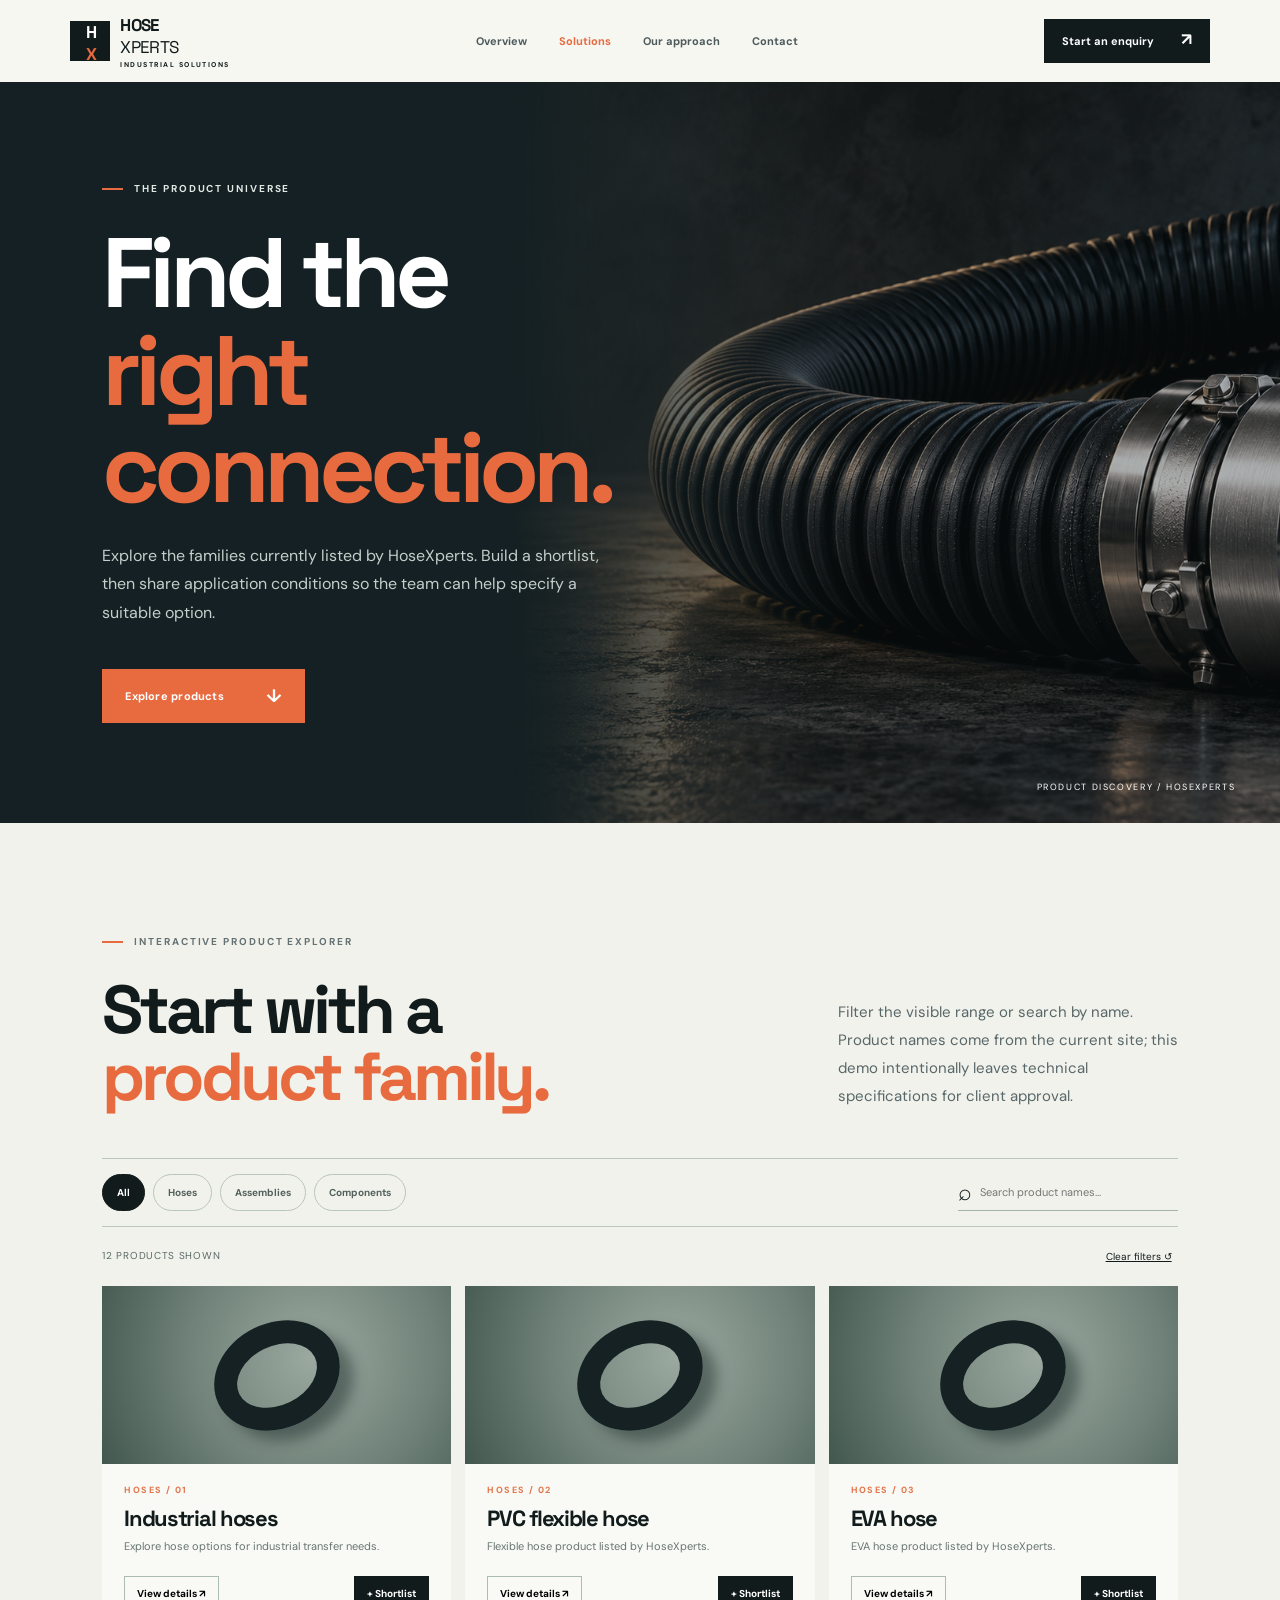
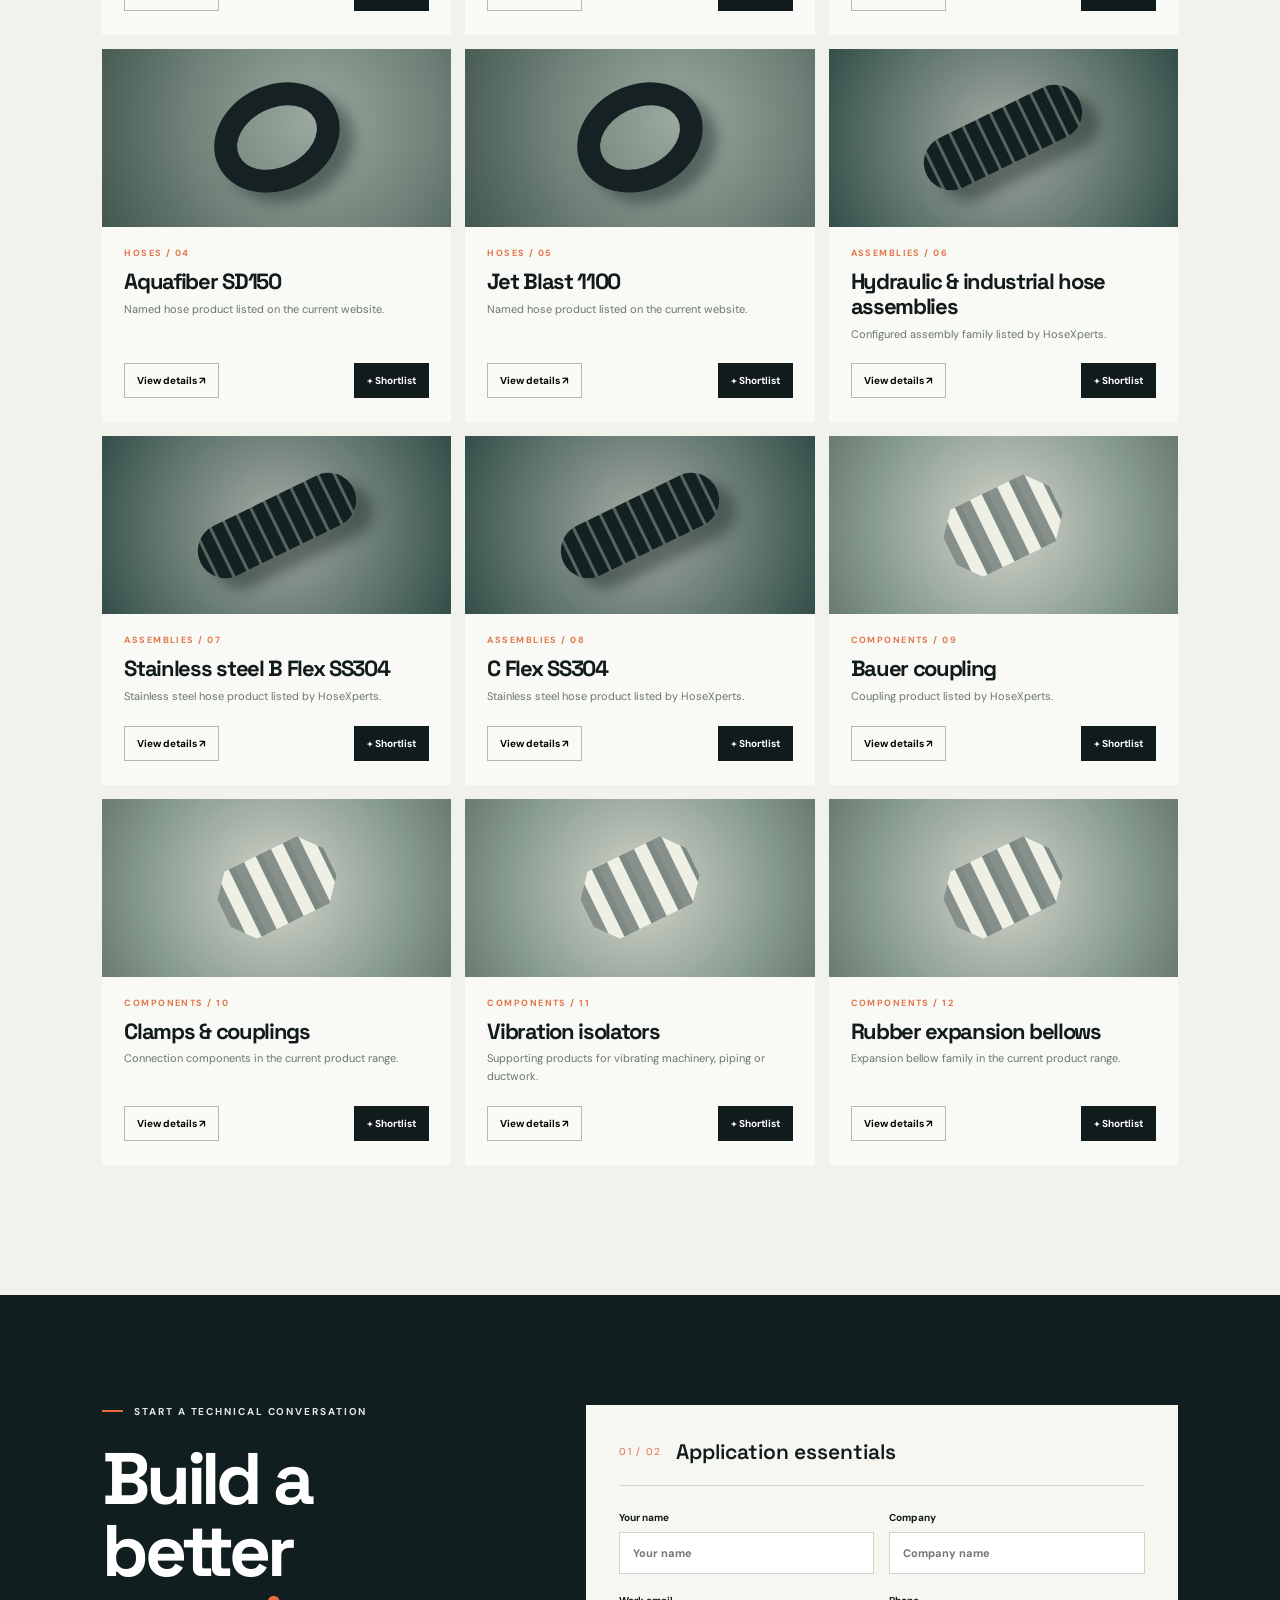
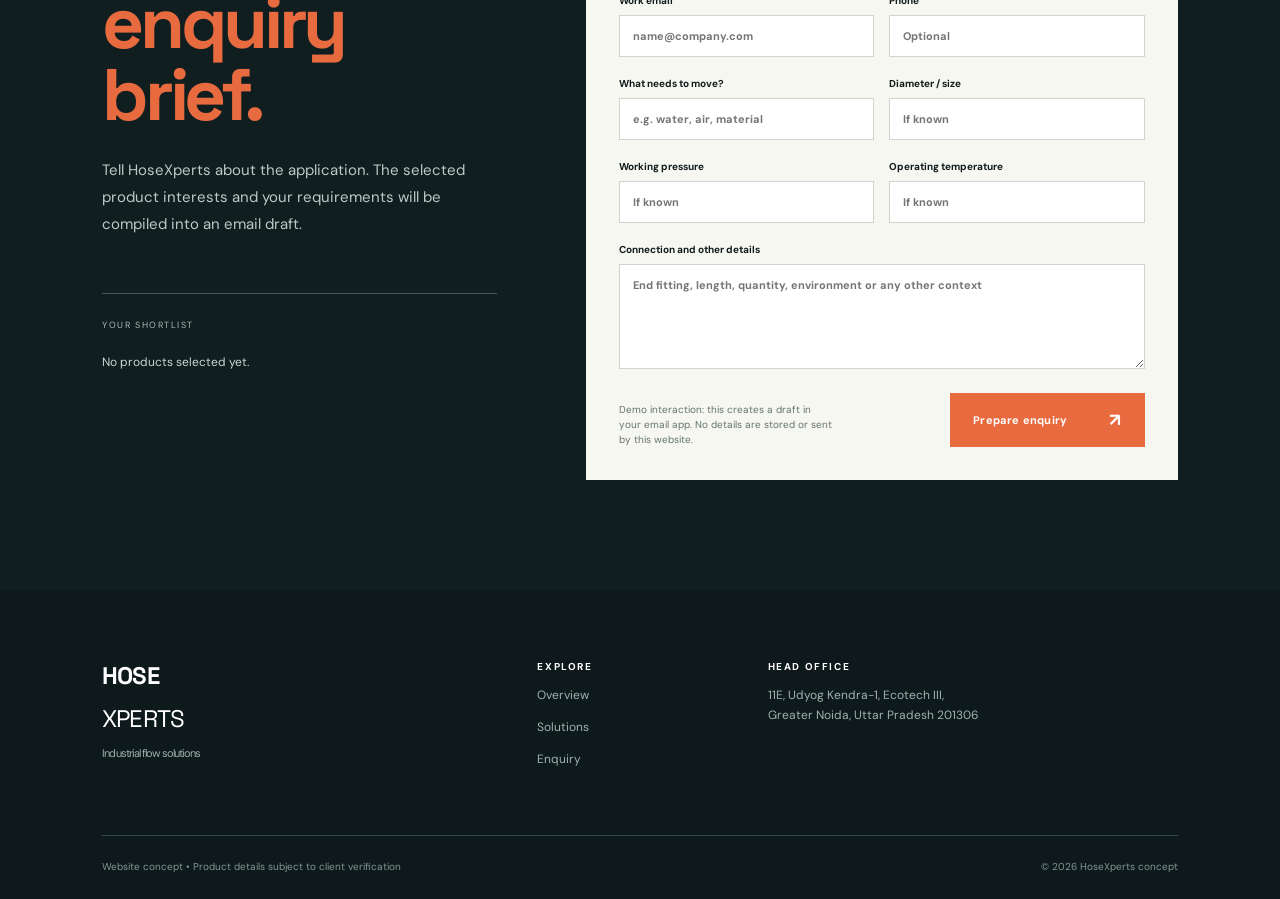
==== solutions.html @ a68c7f53 "Build interactive HoseXperts two-page website concept" ====
<!doctype html><html lang="en"><head><meta charset="utf-8"><meta name="viewport" content="width=device-width,initial-scale=1"><meta name="theme-color" content="#111b1c"><title>Explore solutions — HoseXperts</title><meta name="description" content="Explore HoseXperts product families and prepare a detailed industrial hose enquiry."><link rel="preconnect" href="https://fonts.googleapis.com"><link rel="preconnect" href="https://fonts.gstatic.com" crossorigin><link href="https://fonts.googleapis.com/css2?family=DM+Sans:wght@400;500;600;700&family=Space+Grotesk:wght@400;500;600;700&display=swap" rel="stylesheet"><link rel="stylesheet" href="styles.css"></head><body data-page="solutions"><div class="progress" id="progress"></div><header class="header"><a class="logo" href="index.html" aria-label="HoseXperts home"><span class="logo-icon">H<span>X</span></span><span>HOSE<span class="logo-light">XPERTS</span><small>INDUSTRIAL SOLUTIONS</small></span></a><nav id="nav"><a href="index.html">Overview</a><a href="solutions.html" aria-current="page">Solutions</a><a href="index.html#approach">Our approach</a><a href="#enquiry">Contact</a></nav><a class="header-cta" href="#enquiry">Start an enquiry <span>↗</span></a><button class="nav-toggle" aria-label="Toggle navigation" aria-expanded="false">☰</button></header><main><section class="solutions-hero"><div class="solutions-hero-inner"><div class="kicker light"><span class="orange-dash"></span> THE PRODUCT UNIVERSE</div><h1>Find the<br><i>right connection.</i></h1><p>Explore the families currently listed by HoseXperts. Build a shortlist, then share application conditions so the team can help specify a suitable option.</p><a class="btn btn-accent" href="#finder">Explore products <span>↓</span></a></div><div class="solutions-hero-img" aria-hidden="true"></div><div class="solutions-hero-meta">PRODUCT DISCOVERY / HOSEXPERTS</div></section><section class="finder section" id="finder"><div class="finder-head"><div><div class="kicker"><span class="orange-dash"></span> INTERACTIVE PRODUCT EXPLORER</div><h2>Start with a<br><i>product family.</i></h2></div><p>Filter the visible range or search by name. Product names come from the current site; this demo intentionally leaves technical specifications for client approval.</p></div><div class="filter-toolbar"><div class="chips" id="categoryChips" aria-label="Filter products"></div><label class="searchbox"><span>⌕</span><input id="productSearch" type="search" placeholder="Search product names..." aria-label="Search products"></label></div><div class="result-line"><span id="resultCount">Loading range...</span><button id="clearFilters" type="button">Clear filters ↺</button></div><div class="product-grid" id="productGrid"></div><div class="no-results" id="noResults" hidden>No products match this search. <button type="button" id="resetSearch">Show all products ↗</button></div></section><section class="enquiry-section" id="enquiry"><div class="enquiry-intro"><div class="kicker light"><span class="orange-dash"></span> START A TECHNICAL CONVERSATION</div><h2>Build a better<br><i>enquiry brief.</i></h2><p>Tell HoseXperts about the application. The selected product interests and your requirements will be compiled into an email draft.</p><div class="shortlist-wrap"><span>YOUR SHORTLIST</span><div id="shortlistItems">No products selected yet.</div></div></div><form id="briefForm" class="brief-form"><div class="form-top"><span>01 / 02</span><strong>Application essentials</strong></div><div class="form-grid"><label>Your name <input name="name" autocomplete="name" required placeholder="Your name"></label><label>Company <input name="company" autocomplete="organization" required placeholder="Company name"></label><label>Work email <input type="email" name="email" autocomplete="email" required placeholder="name@company.com"></label><label>Phone <input type="tel" name="phone" placeholder="Optional"></label><label>What needs to move? <input name="medium" placeholder="e.g. water, air, material"></label><label>Diameter / size <input name="diameter" placeholder="If known"></label><label>Working pressure <input name="pressure" placeholder="If known"></label><label>Operating temperature <input name="temperature" placeholder="If known"></label><label class="span-2">Connection and other details <textarea name="details" placeholder="End fitting, length, quantity, environment or any other context"></textarea></label></div><div class="form-bottom"><p>Demo interaction: this creates a draft in your email app. No details are stored or sent by this website.</p><button class="btn btn-accent" type="submit">Prepare enquiry <span>↗</span></button></div></form></section></main><footer><div class="footer-main"><div class="footer-brand">HOSE<span>XPERTS</span><small>Industrial flow solutions</small></div><div><b>Explore</b><a href="index.html">Overview</a><a href="solutions.html">Solutions</a><a href="#enquiry">Enquiry</a></div><div><b>Head office</b><p>11E, Udyog Kendra-1, Ecotech III,<br>Greater Noida, Uttar Pradesh 201306</p></div></div><div class="footer-bottom"><span>Website concept • Product details subject to client verification</span><span>© 2026 HoseXperts concept</span></div></footer><dialog id="productDialog"><button class="dialog-close" aria-label="Close product details">×</button><div id="dialogContent"></div></dialog><script src="app.js"></script></body></html>
---- styles.css ----
:root{--ink:#111b1c;--ink2:#1d2b2d;--paper:#f2f2ec;--white:#fff;--muted:#667073;--line:#d1d5ce;--accent:#e86b40;--accent2:#f09468}*{box-sizing:border-box}html{scroll-behavior:smooth}body{margin:0;background:var(--paper);color:var(--ink);font-family:'DM Sans',sans-serif}body.dialog-open{overflow:hidden}button,input,textarea{font:inherit}button{cursor:pointer}a{color:inherit;text-decoration:none}h1,h2,h3,p{margin-top:0}h1,h2,h3{font-family:'Space Grotesk',sans-serif;letter-spacing:-.06em}h1,h2{line-height:.99}i{font-style:normal;color:var(--accent)}.progress{height:3px;background:var(--accent);width:0;position:fixed;top:0;left:0;z-index:100}.header{height:82px;background:#f7f7f2;display:flex;align-items:center;justify-content:space-between;padding:0 5.5vw;position:relative;z-index:20}.logo{display:flex;align-items:center;gap:10px;font:700 17px 'Space Grotesk';letter-spacing:-.04em}.logo>span:last-child{display:flex;flex-direction:column}.logo-light{font-weight:400}.logo small{font:700 7px 'DM Sans';letter-spacing:.21em;margin-top:2px}.logo-icon{width:40px;height:40px;background:var(--ink);color:white;display:grid;place-items:center;letter-spacing:-.16em}.logo-icon span{color:var(--accent)}.header nav{display:flex;gap:32px;align-items:center}.header nav a{font-size:11px;font-weight:700;color:#4c5a5c;transition:color .2s}.header nav a:hover,.header nav a[aria-current]{color:var(--accent)}.header-cta{font-size:11px;font-weight:700;background:var(--ink);color:white;padding:15px 18px;display:flex;gap:27px}.header-cta span{font-size:17px;line-height:10px}.nav-toggle{display:none;background:transparent;border:0;font-size:23px}.hero{min-height:650px;height:calc(100vh - 82px);max-height:860px;position:relative;overflow:hidden;background:#141d1d;color:white}.hero-media{position:absolute;inset:0;background:url('industrial-hose-hero.png') center 56%/cover no-repeat;transform:scale(1.07);animation:heroReveal 1.7s cubic-bezier(.2,.7,.1,1) both}.hero-shade{position:absolute;inset:0;background:linear-gradient(90deg,rgba(12,19,20,.9) 0%,rgba(12,19,20,.66) 43%,rgba(12,19,20,.07) 83%),linear-gradient(0deg,rgba(9,15,16,.58),transparent 28%)}.hero-content{position:relative;z-index:1;padding:clamp(95px,13vh,145px) 8vw 0;max-width:840px;animation:rise 1s .2s both}.kicker{display:flex;align-items:center;gap:11px;font-size:10px;letter-spacing:.19em;font-weight:700;color:#637173}.kicker.light{color:#e2e8e3}.orange-dash{width:21px;height:2px;background:var(--accent);flex:none}.hero h1{font-size:clamp(72px,8.2vw,136px);margin:27px 0 24px}.hero-content p{font-size:17px;line-height:1.8;color:#d1d8d4;max-width:470px}.hero-actions{display:flex;align-items:center;gap:28px;margin-top:34px}.btn{display:inline-flex;align-items:center;justify-content:space-between;gap:42px;padding:20px 23px;border:0;font:700 11px 'DM Sans';letter-spacing:.02em;transition:transform .25s,background .25s}.btn:hover{transform:translateY(-3px)}.btn span,.btn-ghost span,.inline-link span{font-size:18px;line-height:10px}.btn-accent{background:var(--accent);color:white}.btn-accent:hover{background:#f47b4d}.btn-dark{background:var(--ink);color:white}.btn-ghost{font-size:11px;font-weight:700;border-bottom:1px solid #b9c5c2;padding-bottom:9px;display:flex;gap:25px}.hero-side{position:absolute;right:3vw;top:50%;z-index:1;writing-mode:vertical-rl;font-size:9px;letter-spacing:.2em}.hero-side span{color:var(--accent)}.hero-bottom{position:absolute;z-index:1;bottom:0;left:0;right:0;padding:24px 5.5vw;border-top:1px solid #ffffff40;display:flex;justify-content:space-between;align-items:center;font-size:9px;font-weight:700;letter-spacing:.13em}.hero-bottom a{display:flex;gap:20px}.hero-bottom a span{font-size:16px}.hero-count{display:flex;align-items:center;gap:8px;color:#cdd8d4}.hero-count b{font-size:18px;color:white}.hero-count small{margin-left:22px;letter-spacing:.1em}.quick-rail{display:grid;grid-template-columns:repeat(3,1fr);background:var(--accent);color:white}.quick-rail>div{padding:27px 4vw;border-right:1px solid #ffffff50;display:flex;flex-direction:column;gap:15px}.quick-rail>div:first-child{padding-left:8vw}.quick-rail span{font-size:9px;letter-spacing:.17em;font-weight:700;opacity:.8}.quick-rail a{display:flex;justify-content:space-between;font:600 17px 'Space Grotesk'}.quick-rail b{font-weight:400}.section{padding:112px 8vw}.story{display:grid;grid-template-columns:1.4fr .65fr;gap:9vw;align-items:end}.story h2,.section-heading h2,.finder h2,.closing h2{font-size:clamp(47px,5.3vw,83px);margin:28px 0 0}.story-side{padding-bottom:3px}.story-side p,.section-heading p,.finder-head p{font-size:15px;line-height:1.85;color:#586769}.inline-link{display:inline-flex;gap:30px;align-items:center;font-size:11px;font-weight:700;padding-bottom:10px;border-bottom:1px solid #889796;margin-top:16px}.experience{background:#e5e8e2}.section-heading,.finder-head{display:flex;align-items:end;justify-content:space-between;gap:50px;margin-bottom:48px}.section-heading p,.finder-head p{max-width:340px;margin:0}.experience-grid{display:grid;grid-template-columns:.76fr 1.24fr;min-height:500px}.selector{border-top:1px solid #bdc7be}.select-row{height:33.33%;width:100%;border:0;border-bottom:1px solid #bdc7be;background:transparent;color:var(--ink);display:grid;grid-template-columns:55px 1fr 25px;gap:10px;text-align:left;align-items:center;padding:20px 24px;transition:background .3s}.select-row span{font-size:10px;color:#80908d}.select-row strong{font:600 clamp(19px,2.25vw,34px) 'Space Grotesk';letter-spacing:-.05em}.select-row b{font-weight:400;font-size:22px}.select-row:hover,.select-row.active{background:#f7f8f2}.select-row.active b{color:var(--accent)}.feature-panel{display:grid;grid-template-columns:1fr 1fr;background:var(--ink);color:white;min-height:500px}.feature-art{background:radial-gradient(circle at 50% 40%,#64706a,#374743 60%,#233230);position:relative;overflow:hidden}.art-label{position:absolute;top:25px;left:25px;right:25px;display:flex;justify-content:space-between;font-size:9px;letter-spacing:.17em;color:#d5dfd9}.art-object{position:absolute;top:50%;left:50%;transform:translate(-50%,-50%);transition:all .45s}.art-hose{width:245px;height:245px;border:54px solid #101b1d;border-radius:50%;box-shadow:20px 30px 28px #101b1d80,inset 10px 8px 8px #6b7770,0 0 0 3px #68756c}.art-assembly{width:310px;height:95px;border-radius:80px;background:repeating-linear-gradient(90deg,#101a1b 0 11px,#425250 12px 14px,#0c1718 16px 21px);transform:translate(-50%,-50%) rotate(-25deg);box-shadow:20px 32px 30px #101b1d90}.art-connections{width:190px;height:165px;background:repeating-linear-gradient(90deg,#838d88 0 18px,#e0e5dc 19px 39px,#66736e 40px 47px);clip-path:polygon(14% 0,86% 0,100% 25%,100% 75%,86% 100%,14% 100%,0 75%,0 25%);transform:translate(-50%,-50%) rotate(-18deg);filter:drop-shadow(15px 25px 12px #101b1d80)}.feature-copy{padding:58px 36px;display:flex;flex-direction:column;align-items:start;justify-content:center}.feature-category{color:var(--accent2);font-size:10px;letter-spacing:.17em;font-weight:700}.feature-copy h3{font-size:clamp(30px,3vw,48px);line-height:1.05;margin:20px 0}.feature-copy p{color:#b6c5c1;font-size:13px;line-height:1.8}.feature-copy .inline-link{margin-top:20px}.dark-callout{background:#101b1d;color:white}.callout-top{border-bottom:1px solid #435153;padding:20px 8vw;display:flex;justify-content:space-between;font-size:9px;letter-spacing:.2em;color:#b1c0bb}.callout-top span{color:var(--accent);font-size:16px}.callout-grid{display:grid;grid-template-columns:1fr .65fr;gap:9vw;align-items:end;padding:100px 8vw}.callout-grid h2{font-size:clamp(52px,6.5vw,100px);margin:30px 0 0}.callout-grid p{font-size:16px;line-height:1.8;color:#bfcbc7}.callout-grid .btn{margin-top:25px}.proof{display:grid;grid-template-columns:repeat(3,1fr);gap:35px}.proof-item{border-top:1px solid #bfc9c1;padding-top:20px}.proof-item span{display:block;font-size:9px;color:#667672;letter-spacing:.18em;font-weight:700}.proof-item strong{display:block;font:500 clamp(52px,6vw,90px) 'Space Grotesk';letter-spacing:-.07em;margin:17px 0}.proof-item p{color:#5d6d6a;font-size:12px;line-height:1.7;max-width:230px}.closing{text-align:center;background:#e5e8e2}.closing .kicker{justify-content:center}.closing h2{margin:24px auto 35px}.closing .btn{margin:auto}footer{background:#0e191b;color:white;padding:70px 8vw 26px}.footer-main{display:grid;grid-template-columns:2fr 1fr 2fr;gap:25px}.footer-main>div{display:flex;flex-direction:column;align-items:start;gap:12px}.footer-brand{font:700 24px 'Space Grotesk';letter-spacing:-.04em}.footer-brand span{font-weight:400}.footer-brand small{font:400 11px 'DM Sans';color:#9eafab}.footer-main b{font-size:10px;text-transform:uppercase;letter-spacing:.16em}.footer-main a,.footer-main p{color:#a2b2ae;font-size:12px;line-height:1.7}.footer-bottom{margin-top:65px;padding-top:24px;border-top:1px solid #394849;display:flex;justify-content:space-between;font-size:10px;color:#869794}.solutions-hero{background:#142023;color:white;min-height:590px;position:relative;overflow:hidden;display:flex;align-items:center}.solutions-hero-img{position:absolute;inset:0 0 0 40%;background:url('industrial-hose-hero.png') center/cover no-repeat;mask-image:linear-gradient(90deg,transparent,black 45%);opacity:.68}.solutions-hero-inner{position:relative;z-index:1;padding:100px 8vw;width:70%}.solutions-hero h1{font-size:clamp(65px,7.7vw,122px);margin:30px 0 24px}.solutions-hero p{max-width:510px;color:#c2cfca;line-height:1.8}.solutions-hero .btn{margin-top:25px}.solutions-hero-meta{position:absolute;right:3.5vw;bottom:30px;font-size:9px;letter-spacing:.18em;z-index:1}.finder{padding-bottom:130px}.filter-toolbar{display:flex;justify-content:space-between;gap:18px;align-items:center;border-top:1px solid #bbc6bd;border-bottom:1px solid #bbc6bd;padding:15px 0}.chips{display:flex;flex-wrap:wrap;gap:8px}.chip{padding:11px 14px;border:1px solid #b9c6bc;background:transparent;border-radius:30px;font-size:10px;font-weight:700;color:#53615e}.chip:hover,.chip.active{background:var(--ink);color:white;border-color:var(--ink)}.searchbox{display:flex;align-items:center;gap:8px;border-bottom:1px solid #a5b4aa;min-width:220px}.searchbox span{font-size:23px}.searchbox input{background:transparent;border:0;outline:none;padding:11px 0;width:100%;font-size:11px}.result-line{display:flex;justify-content:space-between;margin:22px 0;font-size:10px;color:#5a6965;letter-spacing:.07em}.result-line button,.no-results button{background:none;border:0;text-decoration:underline;font-size:10px;color:var(--ink)}.product-grid{display:grid;grid-template-columns:repeat(3,1fr);gap:14px}.product-card{background:#f9faf5;min-height:335px;display:flex;flex-direction:column;position:relative;overflow:hidden;transition:transform .25s,box-shadow .25s}.product-card:hover{transform:translateY(-5px);box-shadow:0 22px 35px #172d2521}.product-card .card-visual{height:178px;background:radial-gradient(circle at 60% 40%,#9ba9a0,#6f8178 53%,#42574e);display:grid;place-items:center;position:relative;overflow:hidden}.product-card .card-visual[data-family="Assemblies"]{background:radial-gradient(circle,#a6aaa4,#5a716a 65%,#344d48)}.product-card .card-visual[data-family="Components"]{background:radial-gradient(circle,#d3d4c9,#8a9d93 65%,#697b71)}.mini-object{width:130px;height:105px;border:23px solid #152122;border-radius:50%;transform:rotate(-26deg);box-shadow:8px 15px 14px #15212272}.card-visual[data-family="Assemblies"] .mini-object{width:170px;height:55px;border:0;border-radius:40px;background:repeating-linear-gradient(90deg,#142122 0 7px,#576560 8px 10px,#142122 11px 15px);box-shadow:10px 17px 13px #16242070}.card-visual[data-family="Components"] .mini-object{width:118px;height:75px;border:0;border-radius:0;background:repeating-linear-gradient(90deg,#87908a 0 10px,#eef0e6 11px 23px,#7c8882 24px 30px);clip-path:polygon(16% 0,84% 0,100% 30%,100% 70%,84% 100%,16% 100%,0 70%,0 30%);box-shadow:none}.product-card .card-content{padding:20px 22px 24px;display:flex;flex-direction:column;flex:1}.card-category{font-size:9px;letter-spacing:.16em;color:#e2754a;font-weight:700}.product-card h3{font-size:22px;line-height:1.13;margin:10px 0 7px}.product-card p{color:#687571;font-size:11px;line-height:1.6;margin-bottom:20px}.card-actions{margin-top:auto;display:flex;gap:8px;align-items:center}.card-actions button{font-size:10px;font-weight:700;padding:10px 12px;border:1px solid #acbcb1;background:transparent}.card-actions button:hover{border-color:var(--ink)}.card-actions .shortlist-button{background:var(--ink);color:white;border-color:var(--ink);margin-left:auto}.card-actions .shortlist-button.added{background:var(--accent);border-color:var(--accent)}.no-results{padding:50px;text-align:center}.enquiry-section{background:#111e20;color:white;padding:110px 8vw;display:grid;grid-template-columns:.8fr 1.2fr;gap:7vw}.enquiry-intro h2{font-size:clamp(52px,5.7vw,88px);margin:25px 0}.enquiry-intro>p{color:#bccac5;line-height:1.8;font-size:15px}.shortlist-wrap{border-top:1px solid #455856;margin-top:55px;padding-top:18px}.shortlist-wrap>span{font-size:9px;letter-spacing:.17em;color:#a8bbb5}.shortlist-wrap>div{font-size:12px;color:#c9d6d1;margin-top:17px;line-height:2}.shortlist-tag{display:inline-flex;align-items:center;gap:7px;background:#2c4140;padding:4px 8px;margin:0 5px 6px 0}.shortlist-tag button{border:0;background:transparent;color:#ffb59a}.brief-form{background:#f6f7f1;color:var(--ink);padding:33px}.form-top{display:flex;gap:15px;border-bottom:1px solid #d1d9cf;padding-bottom:20px;margin-bottom:25px;align-items:center}.form-top span{font-size:10px;color:var(--accent);letter-spacing:.13em}.form-top strong{font:600 21px 'Space Grotesk'}.form-grid{display:grid;grid-template-columns:1fr 1fr;gap:20px 15px}.form-grid label{font-size:10px;font-weight:700}.form-grid input,.form-grid textarea{display:block;width:100%;background:white;border:1px solid #cdd6cc;margin-top:8px;padding:13px;font-size:11px;color:var(--ink);outline-color:var(--accent)}.form-grid textarea{min-height:105px;resize:vertical}.span-2{grid-column:1/-1}.form-bottom{display:flex;align-items:end;justify-content:space-between;gap:22px;margin-top:24px}.form-bottom p{font-size:10px;color:#64736e;line-height:1.5;margin:0;max-width:215px}.form-bottom .btn{flex:none}dialog{border:0;padding:0;max-width:650px;width:calc(100% - 30px);background:#f6f7f1;color:var(--ink);box-shadow:0 30px 80px #0008}dialog::backdrop{background:#071112bb;backdrop-filter:blur(5px)}.dialog-close{position:absolute;right:18px;top:15px;font-size:28px;background:transparent;border:0}.dialog-visual{height:210px;background:radial-gradient(circle,#8b9b92,#334940);display:grid;place-items:center}.dialog-body{padding:30px 35px 40px}.dialog-body>span{font-size:10px;color:var(--accent);font-weight:700;letter-spacing:.15em}.dialog-body h2{font-size:42px;margin:12px 0}.dialog-body p,.dialog-body li{font-size:13px;color:#5a6b65;line-height:1.7}.dialog-body ul{padding-left:18px}.dialog-body .btn{margin-top:15px}.reveal{opacity:0;transform:translateY(28px);transition:opacity .7s,transform .7s}.reveal.visible{opacity:1;transform:none}@keyframes heroReveal{from{opacity:.4;transform:scale(1.14)}to{opacity:1;transform:scale(1.07)}}@keyframes rise{from{opacity:0;transform:translateY(25px)}to{opacity:1;transform:none}}@media(prefers-reduced-motion:reduce){*,*::before,*::after{animation-duration:.01ms!important;transition-duration:.01ms!important;scroll-behavior:auto!important}.reveal{opacity:1;transform:none}}@media(max-width:950px){.header nav,.header-cta{display:none}.nav-toggle{display:block}.header.nav-open nav{display:flex;position:absolute;top:82px;left:0;right:0;background:#f7f7f2;flex-direction:column;align-items:start;padding:25px 6vw;gap:25px;box-shadow:0 20px 30px #0002}.story,.callout-grid,.enquiry-section{grid-template-columns:1fr}.story-side{max-width:600px}.experience-grid{grid-template-columns:1fr}.selector{display:flex;overflow-x:auto}.select-row{min-width:235px;height:105px;grid-template-columns:30px 1fr 20px}.feature-panel{min-height:380px}.feature-art{min-height:380px}.section-heading,.finder-head{align-items:start;flex-direction:column;gap:20px}.product-grid{grid-template-columns:repeat(2,1fr)}.filter-toolbar{align-items:start;flex-direction:column}.quick-rail a{font-size:14px}}@media(max-width:650px){.header{height:70px;padding:0 5vw}.header.nav-open nav{top:70px}.hero{height:auto;min-height:740px;max-height:none}.hero-media{background-position:67% center}.hero-shade{background:linear-gradient(90deg,#0c1314dc,#0c13148a),linear-gradient(0deg,#0c1314,transparent 50%)}.hero-content{padding:125px 6vw 130px}.hero h1{font-size:clamp(62px,15vw,86px)}.hero-content p{font-size:14px}.hero-actions{align-items:start;flex-direction:column}.hero-bottom{padding:21px 6vw}.hero-count small{display:none}.hero-side{display:none}.quick-rail{grid-template-columns:1fr}.quick-rail>div,.quick-rail>div:first-child{padding:22px 6vw}.quick-rail>div:not(:last-child){border-bottom:1px solid #ffffff55}.section{padding:78px 6vw}.story h2,.section-heading h2,.finder h2,.closing h2{font-size:48px}.feature-panel{grid-template-columns:1fr}.feature-art{min-height:290px}.feature-copy{padding:35px}.select-row{min-width:195px;padding:15px}.select-row strong{font-size:18px}.callout-grid{padding:78px 6vw}.callout-top{padding:20px 6vw}.proof{grid-template-columns:1fr}.footer-main{grid-template-columns:1fr;gap:40px}.footer-bottom{display:block;line-height:1.7}.solutions-hero{min-height:640px}.solutions-hero-inner{width:100%;padding:100px 6vw}.solutions-hero h1{font-size:62px}.solutions-hero-img{inset:0;opacity:.28;mask-image:none}.product-grid{grid-template-columns:1fr}.enquiry-section{padding:80px 6vw}.form-grid{grid-template-columns:1fr}.span-2{grid-column:auto}.form-bottom{align-items:start;flex-direction:column}}
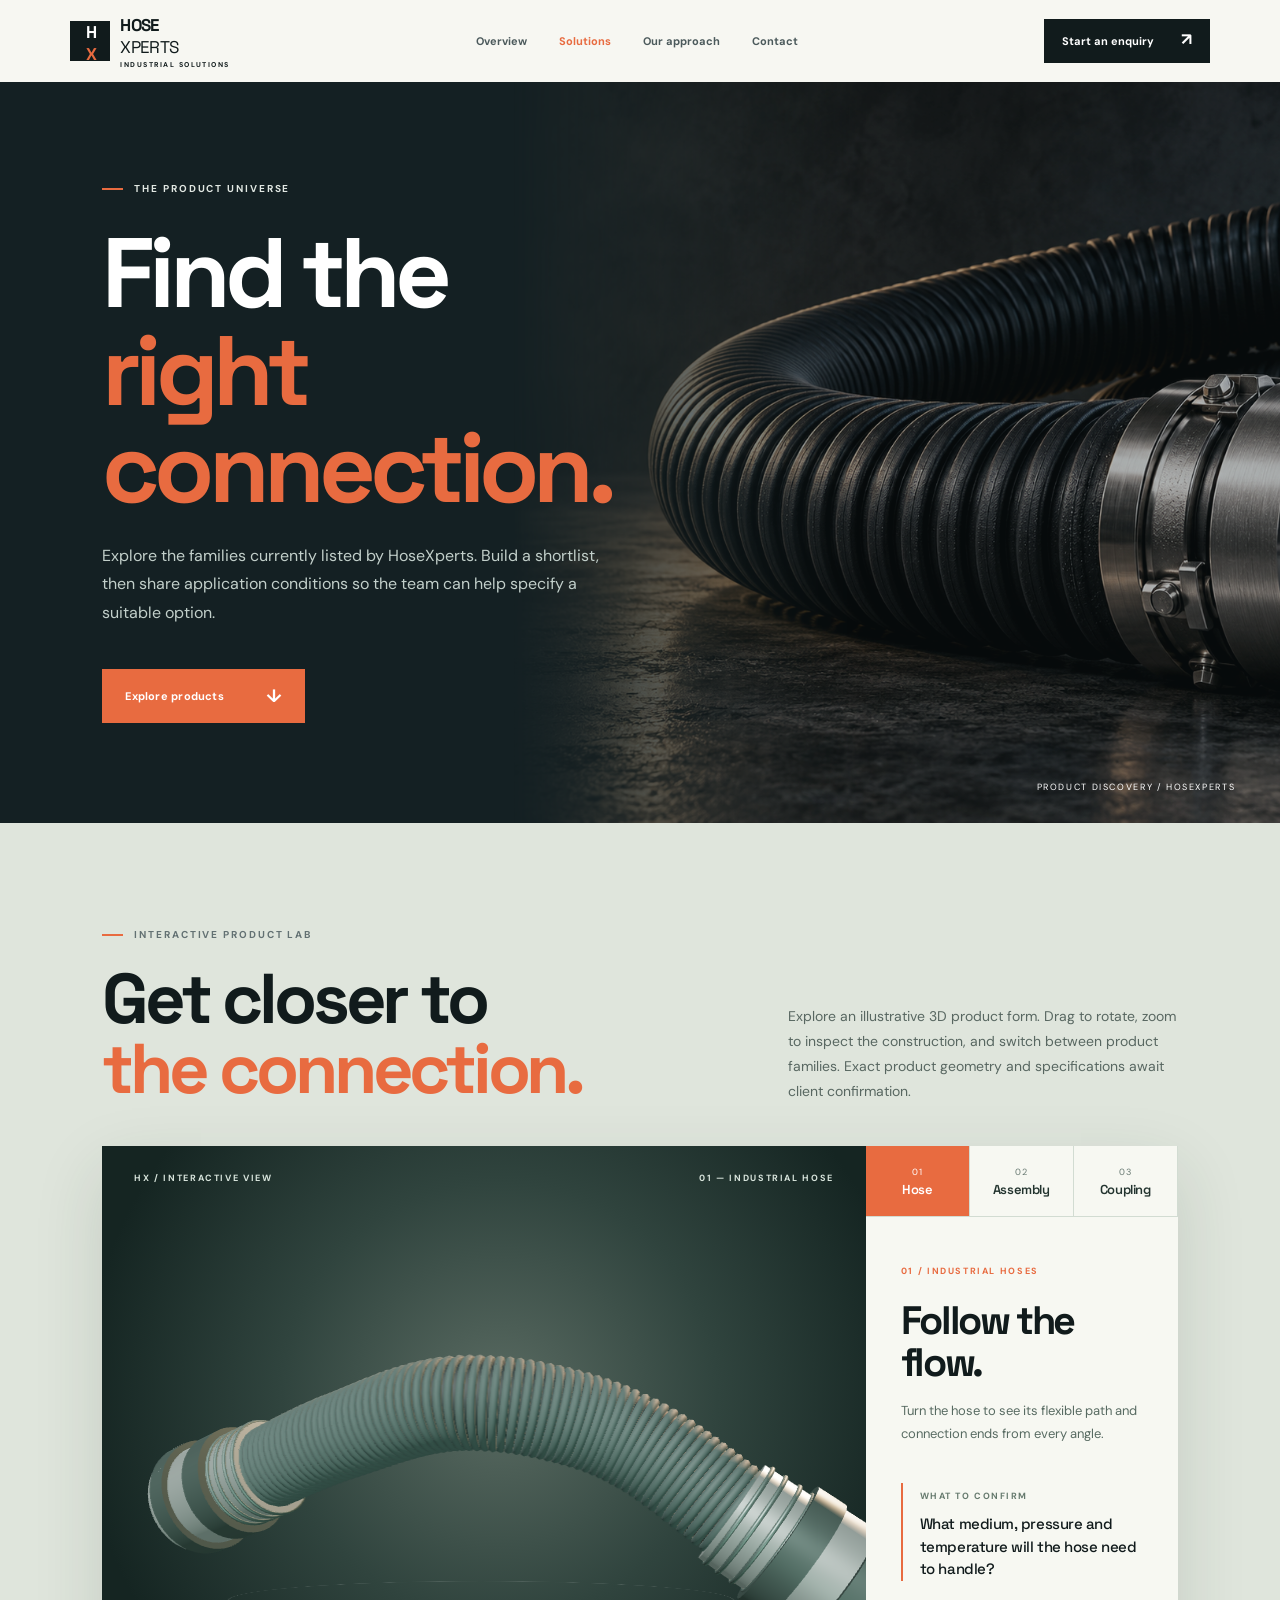
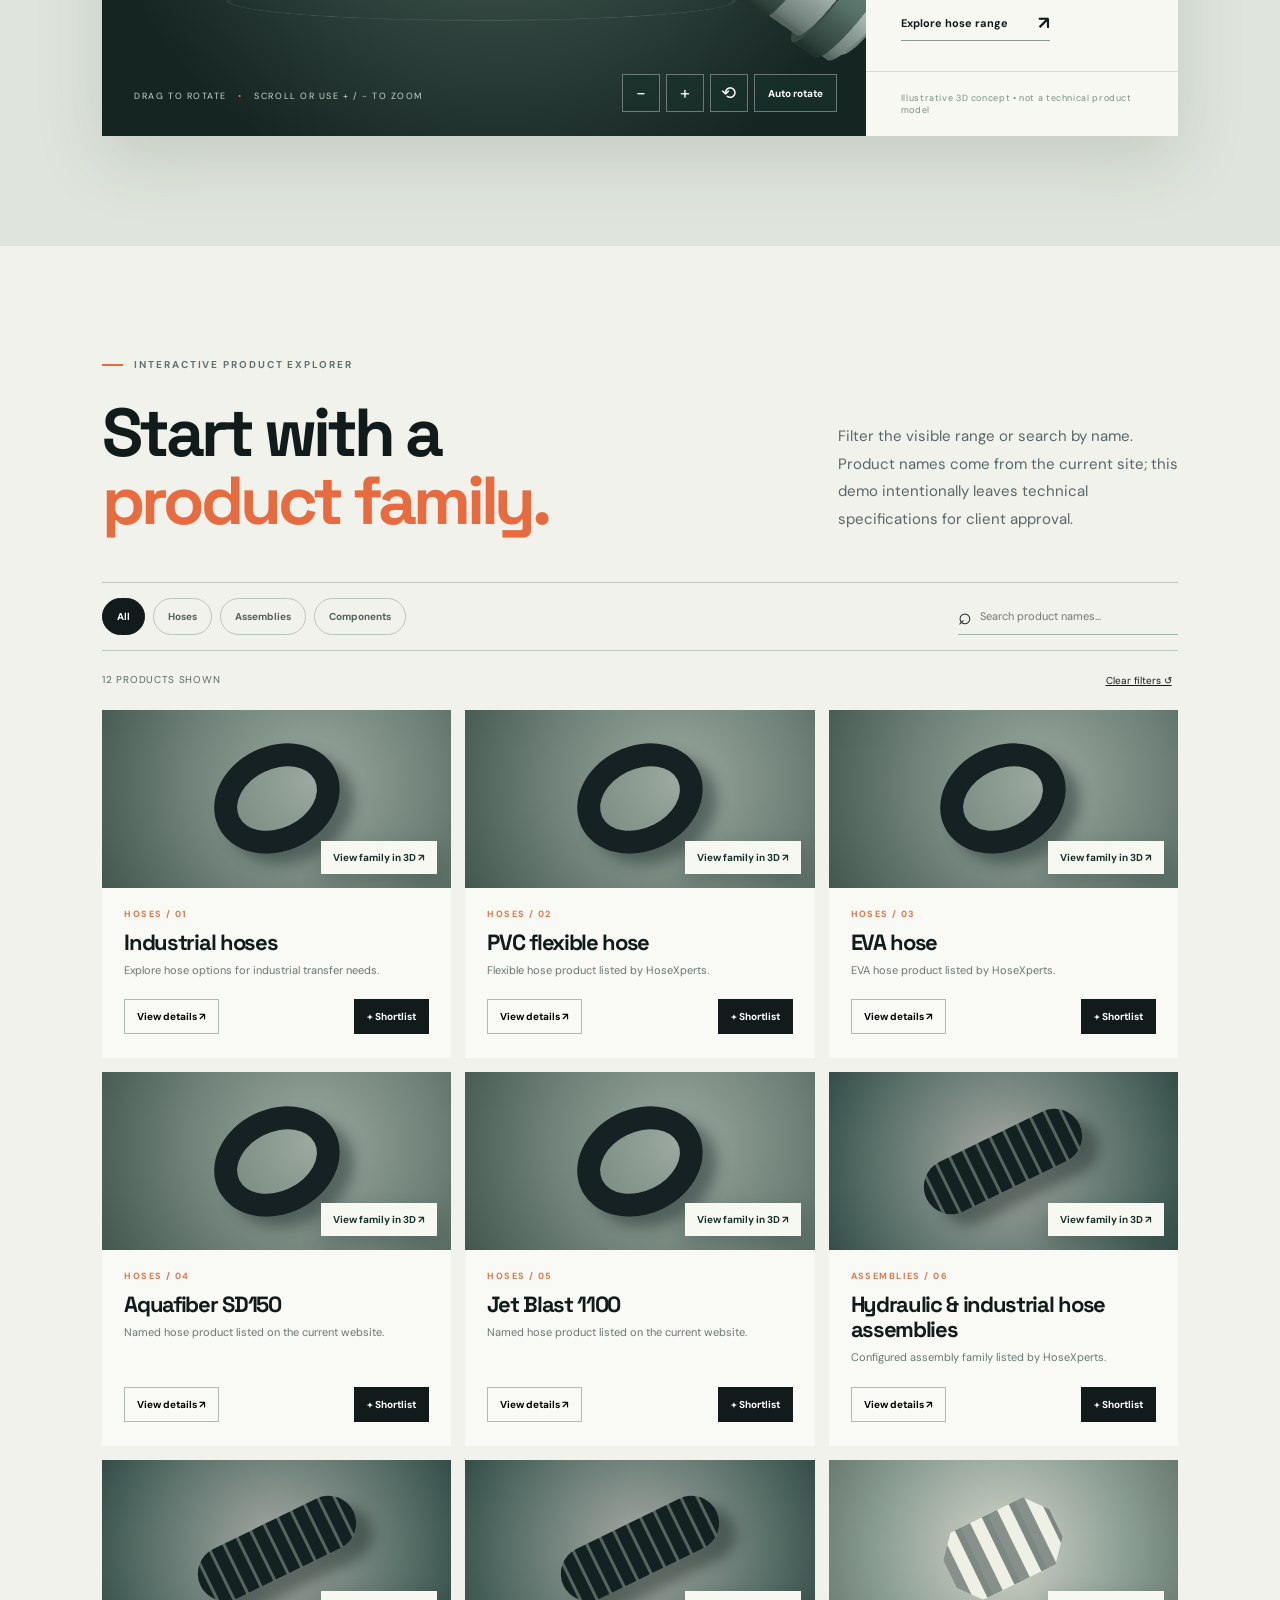
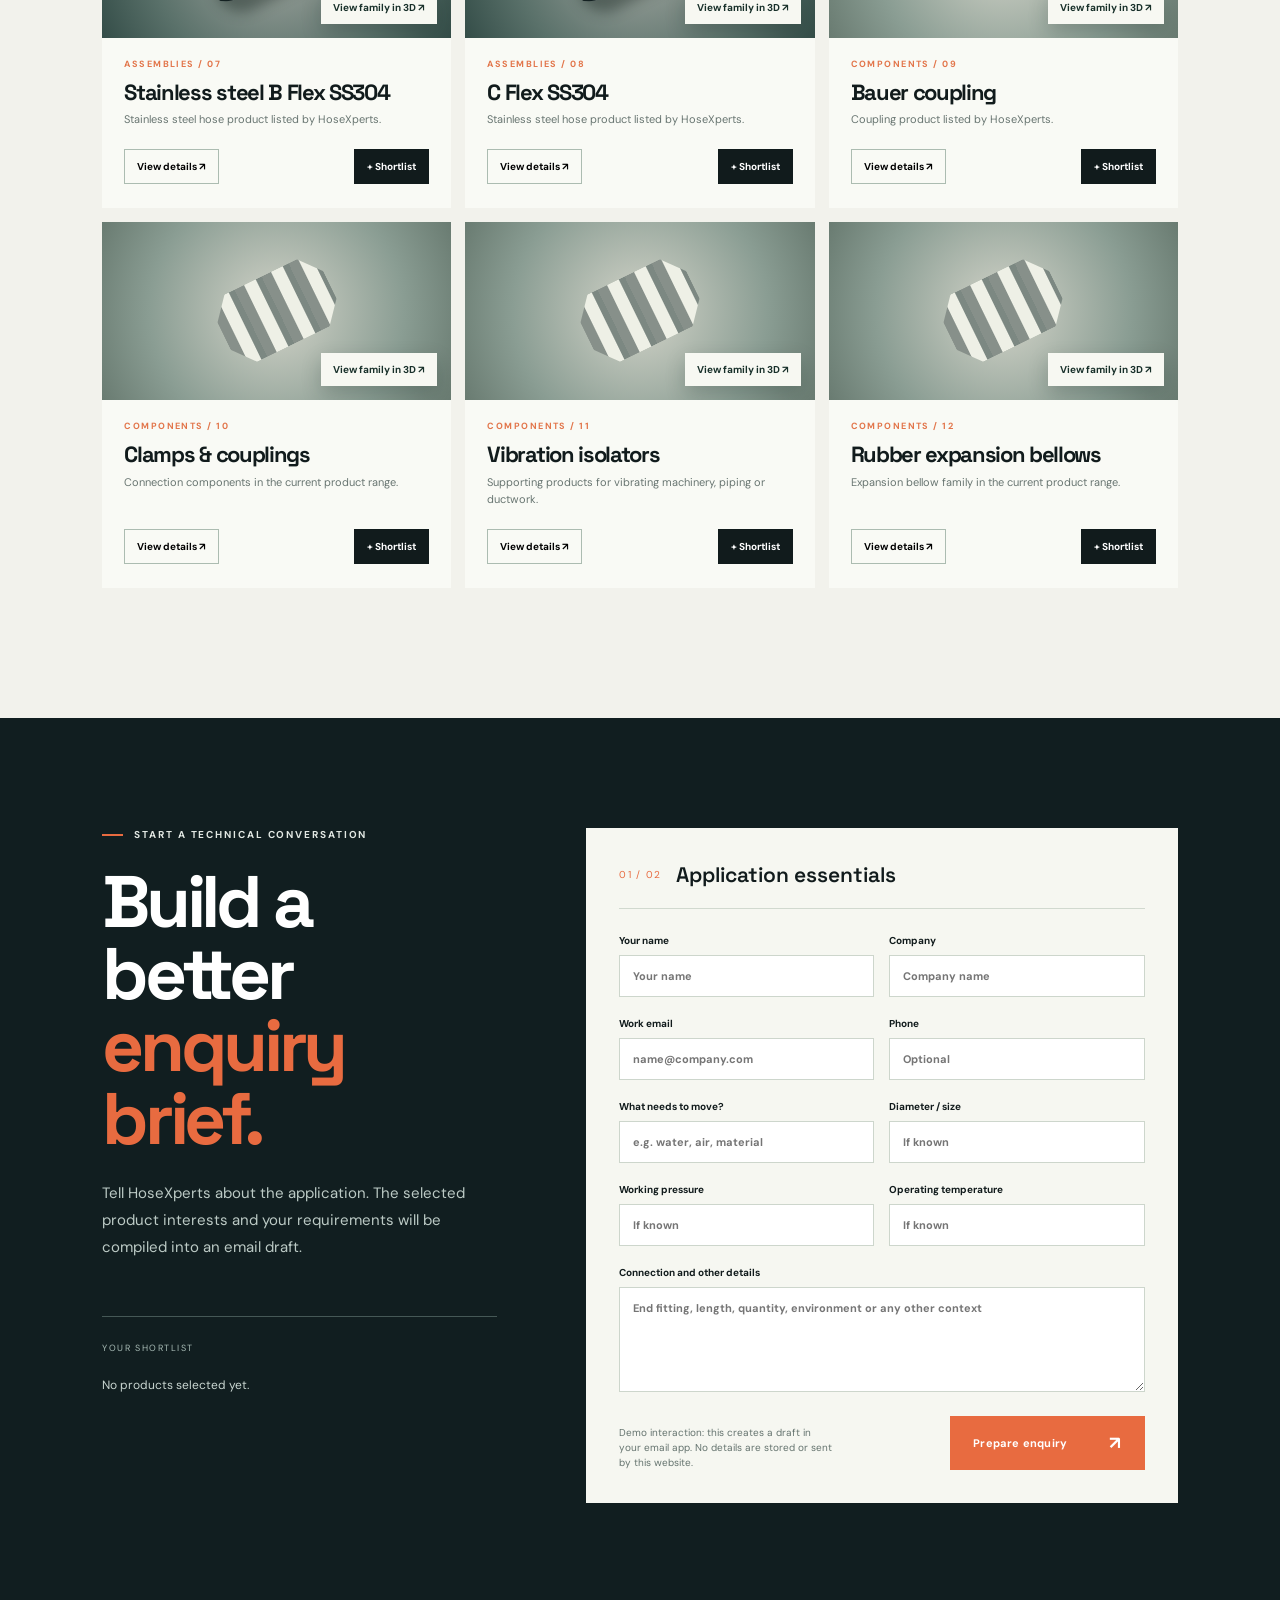
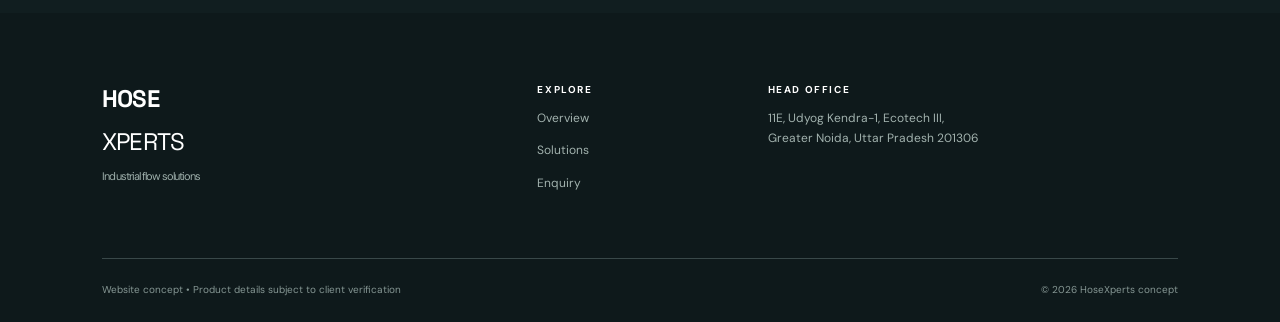
==== commit 0a067655: "Add interactive 3D product lab" ====
--- a/solutions.html
+++ b/solutions.html
@@ -1 +1 @@
-<!doctype html><html lang="en"><head><meta charset="utf-8"><meta name="viewport" content="width=device-width,initial-scale=1"><meta name="theme-color" content="#111b1c"><title>Explore solutions — HoseXperts</title><meta name="description" content="Explore HoseXperts product families and prepare a detailed industrial hose enquiry."><link rel="preconnect" href="https://fonts.googleapis.com"><link rel="preconnect" href="https://fonts.gstatic.com" crossorigin><link href="https://fonts.googleapis.com/css2?family=DM+Sans:wght@400;500;600;700&family=Space+Grotesk:wght@400;500;600;700&display=swap" rel="stylesheet"><link rel="stylesheet" href="styles.css"></head><body data-page="solutions"><div class="progress" id="progress"></div><header class="header"><a class="logo" href="index.html" aria-label="HoseXperts home"><span class="logo-icon">H<span>X</span></span><span>HOSE<span class="logo-light">XPERTS</span><small>INDUSTRIAL SOLUTIONS</small></span></a><nav id="nav"><a href="index.html">Overview</a><a href="solutions.html" aria-current="page">Solutions</a><a href="index.html#approach">Our approach</a><a href="#enquiry">Contact</a></nav><a class="header-cta" href="#enquiry">Start an enquiry <span>↗</span></a><button class="nav-toggle" aria-label="Toggle navigation" aria-expanded="false">☰</button></header><main><section class="solutions-hero"><div class="solutions-hero-inner"><div class="kicker light"><span class="orange-dash"></span> THE PRODUCT UNIVERSE</div><h1>Find the<br><i>right connection.</i></h1><p>Explore the families currently listed by HoseXperts. Build a shortlist, then share application conditions so the team can help specify a suitable option.</p><a class="btn btn-accent" href="#finder">Explore products <span>↓</span></a></div><div class="solutions-hero-img" aria-hidden="true"></div><div class="solutions-hero-meta">PRODUCT DISCOVERY / HOSEXPERTS</div></section><section class="finder section" id="finder"><div class="finder-head"><div><div class="kicker"><span class="orange-dash"></span> INTERACTIVE PRODUCT EXPLORER</div><h2>Start with a<br><i>product family.</i></h2></div><p>Filter the visible range or search by name. Product names come from the current site; this demo intentionally leaves technical specifications for client approval.</p></div><div class="filter-toolbar"><div class="chips" id="categoryChips" aria-label="Filter products"></div><label class="searchbox"><span>⌕</span><input id="productSearch" type="search" placeholder="Search product names..." aria-label="Search products"></label></div><div class="result-line"><span id="resultCount">Loading range...</span><button id="clearFilters" type="button">Clear filters ↺</button></div><div class="product-grid" id="productGrid"></div><div class="no-results" id="noResults" hidden>No products match this search. <button type="button" id="resetSearch">Show all products ↗</button></div></section><section class="enquiry-section" id="enquiry"><div class="enquiry-intro"><div class="kicker light"><span class="orange-dash"></span> START A TECHNICAL CONVERSATION</div><h2>Build a better<br><i>enquiry brief.</i></h2><p>Tell HoseXperts about the application. The selected product interests and your requirements will be compiled into an email draft.</p><div class="shortlist-wrap"><span>YOUR SHORTLIST</span><div id="shortlistItems">No products selected yet.</div></div></div><form id="briefForm" class="brief-form"><div class="form-top"><span>01 / 02</span><strong>Application essentials</strong></div><div class="form-grid"><label>Your name <input name="name" autocomplete="name" required placeholder="Your name"></label><label>Company <input name="company" autocomplete="organization" required placeholder="Company name"></label><label>Work email <input type="email" name="email" autocomplete="email" required placeholder="name@company.com"></label><label>Phone <input type="tel" name="phone" placeholder="Optional"></label><label>What needs to move? <input name="medium" placeholder="e.g. water, air, material"></label><label>Diameter / size <input name="diameter" placeholder="If known"></label><label>Working pressure <input name="pressure" placeholder="If known"></label><label>Operating temperature <input name="temperature" placeholder="If known"></label><label class="span-2">Connection and other details <textarea name="details" placeholder="End fitting, length, quantity, environment or any other context"></textarea></label></div><div class="form-bottom"><p>Demo interaction: this creates a draft in your email app. No details are stored or sent by this website.</p><button class="btn btn-accent" type="submit">Prepare enquiry <span>↗</span></button></div></form></section></main><footer><div class="footer-main"><div class="footer-brand">HOSE<span>XPERTS</span><small>Industrial flow solutions</small></div><div><b>Explore</b><a href="index.html">Overview</a><a href="solutions.html">Solutions</a><a href="#enquiry">Enquiry</a></div><div><b>Head office</b><p>11E, Udyog Kendra-1, Ecotech III,<br>Greater Noida, Uttar Pradesh 201306</p></div></div><div class="footer-bottom"><span>Website concept • Product details subject to client verification</span><span>© 2026 HoseXperts concept</span></div></footer><dialog id="productDialog"><button class="dialog-close" aria-label="Close product details">×</button><div id="dialogContent"></div></dialog><script src="app.js"></script></body></html>
+<!doctype html><html lang="en"><head><meta charset="utf-8"><meta name="viewport" content="width=device-width,initial-scale=1"><meta name="theme-color" content="#111b1c"><title>Explore solutions — HoseXperts</title><meta name="description" content="Explore HoseXperts product families and prepare a detailed industrial hose enquiry."><link rel="preconnect" href="https://fonts.googleapis.com"><link rel="preconnect" href="https://fonts.gstatic.com" crossorigin><link href="https://fonts.googleapis.com/css2?family=DM+Sans:wght@400;500;600;700&family=Space+Grotesk:wght@400;500;600;700&display=swap" rel="stylesheet"><link rel="stylesheet" href="styles.css"></head><body data-page="solutions"><div class="progress" id="progress"></div><header class="header"><a class="logo" href="index.html" aria-label="HoseXperts home"><span class="logo-icon">H<span>X</span></span><span>HOSE<span class="logo-light">XPERTS</span><small>INDUSTRIAL SOLUTIONS</small></span></a><nav id="nav"><a href="index.html">Overview</a><a href="solutions.html" aria-current="page">Solutions</a><a href="index.html#approach">Our approach</a><a href="#enquiry">Contact</a></nav><a class="header-cta" href="#enquiry">Start an enquiry <span>↗</span></a><button class="nav-toggle" aria-label="Toggle navigation" aria-expanded="false">☰</button></header><main><section class="solutions-hero"><div class="solutions-hero-inner"><div class="kicker light"><span class="orange-dash"></span> THE PRODUCT UNIVERSE</div><h1>Find the<br><i>right connection.</i></h1><p>Explore the families currently listed by HoseXperts. Build a shortlist, then share application conditions so the team can help specify a suitable option.</p><a class="btn btn-accent" href="#finder">Explore products <span>↓</span></a></div><div class="solutions-hero-img" aria-hidden="true"></div><div class="solutions-hero-meta">PRODUCT DISCOVERY / HOSEXPERTS</div></section><section class="product-lab section" id="product-lab"><div class="lab-heading"><div><div class="kicker"><span class="orange-dash"></span> INTERACTIVE PRODUCT LAB</div><h2>Get closer to<br><i>the connection.</i></h2></div><p>Explore an illustrative 3D product form. Drag to rotate, zoom to inspect the construction, and switch between product families. Exact product geometry and specifications await client confirmation.</p></div><div class="lab-shell"><div class="lab-stage"><div class="lab-stage-top"><span>HX / INTERACTIVE VIEW</span><span id="labModeLabel">01 — INDUSTRIAL HOSE</span></div><div id="productCanvas" class="product-canvas" role="application" tabindex="0" aria-label="Interactive three-dimensional industrial hose illustration. Drag or use arrow keys to rotate."></div><div id="viewerFallback" class="viewer-fallback" hidden><img src="industrial-hose-hero.png" alt="Industrial hose and coupling concept"><p>3D view unavailable on this device. The product range remains available below.</p></div><div class="lab-hint">DRAG TO ROTATE <span>•</span> SCROLL OR USE + / − TO ZOOM</div><div class="lab-controls"><button type="button" id="zoomOut" aria-label="Zoom out">−</button><button type="button" id="zoomIn" aria-label="Zoom in">+</button><button type="button" id="resetView" aria-label="Reset 3D view">⟲</button><button type="button" id="toggleSpin" aria-pressed="false">Auto rotate</button></div></div><div class="lab-sidebar"><div class="lab-tabs" role="tablist" aria-label="3D product family"><button type="button" role="tab" aria-selected="true" class="active" data-model="hose">01 <strong>Hose</strong></button><button type="button" role="tab" aria-selected="false" data-model="assembly">02 <strong>Assembly</strong></button><button type="button" role="tab" aria-selected="false" data-model="coupling">03 <strong>Coupling</strong></button></div><div class="lab-info"><span id="labFamily">01 / INDUSTRIAL HOSES</span><h3 id="labTitle">Follow the flow.</h3><p id="labDescription">Turn the hose to see its flexible path and connection ends from every angle.</p><div class="lab-prompt"><small>WHAT TO CONFIRM</small><p id="labQuestion">What medium, pressure and temperature will the hose need to handle?</p></div><button type="button" id="explodeView" hidden aria-pressed="false">Separate components <span>↗</span></button><a id="labExplore" class="inline-link" href="solutions.html?category=hoses#finder">Explore hose range <span>↗</span></a></div><div class="lab-disclaimer">Illustrative 3D concept • not a technical product model</div></div></div></section><section class="finder section" id="finder"><div class="finder-head"><div><div class="kicker"><span class="orange-dash"></span> INTERACTIVE PRODUCT EXPLORER</div><h2>Start with a<br><i>product family.</i></h2></div><p>Filter the visible range or search by name. Product names come from the current site; this demo intentionally leaves technical specifications for client approval.</p></div><div class="filter-toolbar"><div class="chips" id="categoryChips" aria-label="Filter products"></div><label class="searchbox"><span>⌕</span><input id="productSearch" type="search" placeholder="Search product names..." aria-label="Search products"></label></div><div class="result-line"><span id="resultCount">Loading range...</span><button id="clearFilters" type="button">Clear filters ↺</button></div><div class="product-grid" id="productGrid"></div><div class="no-results" id="noResults" hidden>No products match this search. <button type="button" id="resetSearch">Show all products ↗</button></div></section><section class="enquiry-section" id="enquiry"><div class="enquiry-intro"><div class="kicker light"><span class="orange-dash"></span> START A TECHNICAL CONVERSATION</div><h2>Build a better<br><i>enquiry brief.</i></h2><p>Tell HoseXperts about the application. The selected product interests and your requirements will be compiled into an email draft.</p><div class="shortlist-wrap"><span>YOUR SHORTLIST</span><div id="shortlistItems">No products selected yet.</div></div></div><form id="briefForm" class="brief-form"><div class="form-top"><span>01 / 02</span><strong>Application essentials</strong></div><div class="form-grid"><label>Your name <input name="name" autocomplete="name" required placeholder="Your name"></label><label>Company <input name="company" autocomplete="organization" required placeholder="Company name"></label><label>Work email <input type="email" name="email" autocomplete="email" required placeholder="name@company.com"></label><label>Phone <input type="tel" name="phone" placeholder="Optional"></label><label>What needs to move? <input name="medium" placeholder="e.g. water, air, material"></label><label>Diameter / size <input name="diameter" placeholder="If known"></label><label>Working pressure <input name="pressure" placeholder="If known"></label><label>Operating temperature <input name="temperature" placeholder="If known"></label><label class="span-2">Connection and other details <textarea name="details" placeholder="End fitting, length, quantity, environment or any other context"></textarea></label></div><div class="form-bottom"><p>Demo interaction: this creates a draft in your email app. No details are stored or sent by this website.</p><button class="btn btn-accent" type="submit">Prepare enquiry <span>↗</span></button></div></form></section></main><footer><div class="footer-main"><div class="footer-brand">HOSE<span>XPERTS</span><small>Industrial flow solutions</small></div><div><b>Explore</b><a href="index.html">Overview</a><a href="solutions.html">Solutions</a><a href="#enquiry">Enquiry</a></div><div><b>Head office</b><p>11E, Udyog Kendra-1, Ecotech III,<br>Greater Noida, Uttar Pradesh 201306</p></div></div><div class="footer-bottom"><span>Website concept • Product details subject to client verification</span><span>© 2026 HoseXperts concept</span></div></footer><dialog id="productDialog"><button class="dialog-close" aria-label="Close product details">×</button><div id="dialogContent"></div></dialog><script src="app.js"></script><script type="module" src="viewer.js"></script></body></html>
--- a/styles.css
+++ b/styles.css
@@ -1 +1,4 @@
 :root{--ink:#111b1c;--ink2:#1d2b2d;--paper:#f2f2ec;--white:#fff;--muted:#667073;--line:#d1d5ce;--accent:#e86b40;--accent2:#f09468}*{box-sizing:border-box}html{scroll-behavior:smooth}body{margin:0;background:var(--paper);color:var(--ink);font-family:'DM Sans',sans-serif}body.dialog-open{overflow:hidden}button,input,textarea{font:inherit}button{cursor:pointer}a{color:inherit;text-decoration:none}h1,h2,h3,p{margin-top:0}h1,h2,h3{font-family:'Space Grotesk',sans-serif;letter-spacing:-.06em}h1,h2{line-height:.99}i{font-style:normal;color:var(--accent)}.progress{height:3px;background:var(--accent);width:0;position:fixed;top:0;left:0;z-index:100}.header{height:82px;background:#f7f7f2;display:flex;align-items:center;justify-content:space-between;padding:0 5.5vw;position:relative;z-index:20}.logo{display:flex;align-items:center;gap:10px;font:700 17px 'Space Grotesk';letter-spacing:-.04em}.logo>span:last-child{display:flex;flex-direction:column}.logo-light{font-weight:400}.logo small{font:700 7px 'DM Sans';letter-spacing:.21em;margin-top:2px}.logo-icon{width:40px;height:40px;background:var(--ink);color:white;display:grid;place-items:center;letter-spacing:-.16em}.logo-icon span{color:var(--accent)}.header nav{display:flex;gap:32px;align-items:center}.header nav a{font-size:11px;font-weight:700;color:#4c5a5c;transition:color .2s}.header nav a:hover,.header nav a[aria-current]{color:var(--accent)}.header-cta{font-size:11px;font-weight:700;background:var(--ink);color:white;padding:15px 18px;display:flex;gap:27px}.header-cta span{font-size:17px;line-height:10px}.nav-toggle{display:none;background:transparent;border:0;font-size:23px}.hero{min-height:650px;height:calc(100vh - 82px);max-height:860px;position:relative;overflow:hidden;background:#141d1d;color:white}.hero-media{position:absolute;inset:0;background:url('industrial-hose-hero.png') center 56%/cover no-repeat;transform:scale(1.07);animation:heroReveal 1.7s cubic-bezier(.2,.7,.1,1) both}.hero-shade{position:absolute;inset:0;background:linear-gradient(90deg,rgba(12,19,20,.9) 0%,rgba(12,19,20,.66) 43%,rgba(12,19,20,.07) 83%),linear-gradient(0deg,rgba(9,15,16,.58),transparent 28%)}.hero-content{position:relative;z-index:1;padding:clamp(95px,13vh,145px) 8vw 0;max-width:840px;animation:rise 1s .2s both}.kicker{display:flex;align-items:center;gap:11px;font-size:10px;letter-spacing:.19em;font-weight:700;color:#637173}.kicker.light{color:#e2e8e3}.orange-dash{width:21px;height:2px;background:var(--accent);flex:none}.hero h1{font-size:clamp(72px,8.2vw,136px);margin:27px 0 24px}.hero-content p{font-size:17px;line-height:1.8;color:#d1d8d4;max-width:470px}.hero-actions{display:flex;align-items:center;gap:28px;margin-top:34px}.btn{display:inline-flex;align-items:center;justify-content:space-between;gap:42px;padding:20px 23px;border:0;font:700 11px 'DM Sans';letter-spacing:.02em;transition:transform .25s,background .25s}.btn:hover{transform:translateY(-3px)}.btn span,.btn-ghost span,.inline-link span{font-size:18px;line-height:10px}.btn-accent{background:var(--accent);color:white}.btn-accent:hover{background:#f47b4d}.btn-dark{background:var(--ink);color:white}.btn-ghost{font-size:11px;font-weight:700;border-bottom:1px solid #b9c5c2;padding-bottom:9px;display:flex;gap:25px}.hero-side{position:absolute;right:3vw;top:50%;z-index:1;writing-mode:vertical-rl;font-size:9px;letter-spacing:.2em}.hero-side span{color:var(--accent)}.hero-bottom{position:absolute;z-index:1;bottom:0;left:0;right:0;padding:24px 5.5vw;border-top:1px solid #ffffff40;display:flex;justify-content:space-between;align-items:center;font-size:9px;font-weight:700;letter-spacing:.13em}.hero-bottom a{display:flex;gap:20px}.hero-bottom a span{font-size:16px}.hero-count{display:flex;align-items:center;gap:8px;color:#cdd8d4}.hero-count b{font-size:18px;color:white}.hero-count small{margin-left:22px;letter-spacing:.1em}.quick-rail{display:grid;grid-template-columns:repeat(3,1fr);background:var(--accent);color:white}.quick-rail>div{padding:27px 4vw;border-right:1px solid #ffffff50;display:flex;flex-direction:column;gap:15px}.quick-rail>div:first-child{padding-left:8vw}.quick-rail span{font-size:9px;letter-spacing:.17em;font-weight:700;opacity:.8}.quick-rail a{display:flex;justify-content:space-between;font:600 17px 'Space Grotesk'}.quick-rail b{font-weight:400}.section{padding:112px 8vw}.story{display:grid;grid-template-columns:1.4fr .65fr;gap:9vw;align-items:end}.story h2,.section-heading h2,.finder h2,.closing h2{font-size:clamp(47px,5.3vw,83px);margin:28px 0 0}.story-side{padding-bottom:3px}.story-side p,.section-heading p,.finder-head p{font-size:15px;line-height:1.85;color:#586769}.inline-link{display:inline-flex;gap:30px;align-items:center;font-size:11px;font-weight:700;padding-bottom:10px;border-bottom:1px solid #889796;margin-top:16px}.experience{background:#e5e8e2}.section-heading,.finder-head{display:flex;align-items:end;justify-content:space-between;gap:50px;margin-bottom:48px}.section-heading p,.finder-head p{max-width:340px;margin:0}.experience-grid{display:grid;grid-template-columns:.76fr 1.24fr;min-height:500px}.selector{border-top:1px solid #bdc7be}.select-row{height:33.33%;width:100%;border:0;border-bottom:1px solid #bdc7be;background:transparent;color:var(--ink);display:grid;grid-template-columns:55px 1fr 25px;gap:10px;text-align:left;align-items:center;padding:20px 24px;transition:background .3s}.select-row span{font-size:10px;color:#80908d}.select-row strong{font:600 clamp(19px,2.25vw,34px) 'Space Grotesk';letter-spacing:-.05em}.select-row b{font-weight:400;font-size:22px}.select-row:hover,.select-row.active{background:#f7f8f2}.select-row.active b{color:var(--accent)}.feature-panel{display:grid;grid-template-columns:1fr 1fr;background:var(--ink);color:white;min-height:500px}.feature-art{background:radial-gradient(circle at 50% 40%,#64706a,#374743 60%,#233230);position:relative;overflow:hidden}.art-label{position:absolute;top:25px;left:25px;right:25px;display:flex;justify-content:space-between;font-size:9px;letter-spacing:.17em;color:#d5dfd9}.art-object{position:absolute;top:50%;left:50%;transform:translate(-50%,-50%);transition:all .45s}.art-hose{width:245px;height:245px;border:54px solid #101b1d;border-radius:50%;box-shadow:20px 30px 28px #101b1d80,inset 10px 8px 8px #6b7770,0 0 0 3px #68756c}.art-assembly{width:310px;height:95px;border-radius:80px;background:repeating-linear-gradient(90deg,#101a1b 0 11px,#425250 12px 14px,#0c1718 16px 21px);transform:translate(-50%,-50%) rotate(-25deg);box-shadow:20px 32px 30px #101b1d90}.art-connections{width:190px;height:165px;background:repeating-linear-gradient(90deg,#838d88 0 18px,#e0e5dc 19px 39px,#66736e 40px 47px);clip-path:polygon(14% 0,86% 0,100% 25%,100% 75%,86% 100%,14% 100%,0 75%,0 25%);transform:translate(-50%,-50%) rotate(-18deg);filter:drop-shadow(15px 25px 12px #101b1d80)}.feature-copy{padding:58px 36px;display:flex;flex-direction:column;align-items:start;justify-content:center}.feature-category{color:var(--accent2);font-size:10px;letter-spacing:.17em;font-weight:700}.feature-copy h3{font-size:clamp(30px,3vw,48px);line-height:1.05;margin:20px 0}.feature-copy p{color:#b6c5c1;font-size:13px;line-height:1.8}.feature-copy .inline-link{margin-top:20px}.dark-callout{background:#101b1d;color:white}.callout-top{border-bottom:1px solid #435153;padding:20px 8vw;display:flex;justify-content:space-between;font-size:9px;letter-spacing:.2em;color:#b1c0bb}.callout-top span{color:var(--accent);font-size:16px}.callout-grid{display:grid;grid-template-columns:1fr .65fr;gap:9vw;align-items:end;padding:100px 8vw}.callout-grid h2{font-size:clamp(52px,6.5vw,100px);margin:30px 0 0}.callout-grid p{font-size:16px;line-height:1.8;color:#bfcbc7}.callout-grid .btn{margin-top:25px}.proof{display:grid;grid-template-columns:repeat(3,1fr);gap:35px}.proof-item{border-top:1px solid #bfc9c1;padding-top:20px}.proof-item span{display:block;font-size:9px;color:#667672;letter-spacing:.18em;font-weight:700}.proof-item strong{display:block;font:500 clamp(52px,6vw,90px) 'Space Grotesk';letter-spacing:-.07em;margin:17px 0}.proof-item p{color:#5d6d6a;font-size:12px;line-height:1.7;max-width:230px}.closing{text-align:center;background:#e5e8e2}.closing .kicker{justify-content:center}.closing h2{margin:24px auto 35px}.closing .btn{margin:auto}footer{background:#0e191b;color:white;padding:70px 8vw 26px}.footer-main{display:grid;grid-template-columns:2fr 1fr 2fr;gap:25px}.footer-main>div{display:flex;flex-direction:column;align-items:start;gap:12px}.footer-brand{font:700 24px 'Space Grotesk';letter-spacing:-.04em}.footer-brand span{font-weight:400}.footer-brand small{font:400 11px 'DM Sans';color:#9eafab}.footer-main b{font-size:10px;text-transform:uppercase;letter-spacing:.16em}.footer-main a,.footer-main p{color:#a2b2ae;font-size:12px;line-height:1.7}.footer-bottom{margin-top:65px;padding-top:24px;border-top:1px solid #394849;display:flex;justify-content:space-between;font-size:10px;color:#869794}.solutions-hero{background:#142023;color:white;min-height:590px;position:relative;overflow:hidden;display:flex;align-items:center}.solutions-hero-img{position:absolute;inset:0 0 0 40%;background:url('industrial-hose-hero.png') center/cover no-repeat;mask-image:linear-gradient(90deg,transparent,black 45%);opacity:.68}.solutions-hero-inner{position:relative;z-index:1;padding:100px 8vw;width:70%}.solutions-hero h1{font-size:clamp(65px,7.7vw,122px);margin:30px 0 24px}.solutions-hero p{max-width:510px;color:#c2cfca;line-height:1.8}.solutions-hero .btn{margin-top:25px}.solutions-hero-meta{position:absolute;right:3.5vw;bottom:30px;font-size:9px;letter-spacing:.18em;z-index:1}.finder{padding-bottom:130px}.filter-toolbar{display:flex;justify-content:space-between;gap:18px;align-items:center;border-top:1px solid #bbc6bd;border-bottom:1px solid #bbc6bd;padding:15px 0}.chips{display:flex;flex-wrap:wrap;gap:8px}.chip{padding:11px 14px;border:1px solid #b9c6bc;background:transparent;border-radius:30px;font-size:10px;font-weight:700;color:#53615e}.chip:hover,.chip.active{background:var(--ink);color:white;border-color:var(--ink)}.searchbox{display:flex;align-items:center;gap:8px;border-bottom:1px solid #a5b4aa;min-width:220px}.searchbox span{font-size:23px}.searchbox input{background:transparent;border:0;outline:none;padding:11px 0;width:100%;font-size:11px}.result-line{display:flex;justify-content:space-between;margin:22px 0;font-size:10px;color:#5a6965;letter-spacing:.07em}.result-line button,.no-results button{background:none;border:0;text-decoration:underline;font-size:10px;color:var(--ink)}.product-grid{display:grid;grid-template-columns:repeat(3,1fr);gap:14px}.product-card{background:#f9faf5;min-height:335px;display:flex;flex-direction:column;position:relative;overflow:hidden;transition:transform .25s,box-shadow .25s}.product-card:hover{transform:translateY(-5px);box-shadow:0 22px 35px #172d2521}.product-card .card-visual{height:178px;background:radial-gradient(circle at 60% 40%,#9ba9a0,#6f8178 53%,#42574e);display:grid;place-items:center;position:relative;overflow:hidden}.product-card .card-visual[data-family="Assemblies"]{background:radial-gradient(circle,#a6aaa4,#5a716a 65%,#344d48)}.product-card .card-visual[data-family="Components"]{background:radial-gradient(circle,#d3d4c9,#8a9d93 65%,#697b71)}.mini-object{width:130px;height:105px;border:23px solid #152122;border-radius:50%;transform:rotate(-26deg);box-shadow:8px 15px 14px #15212272}.card-visual[data-family="Assemblies"] .mini-object{width:170px;height:55px;border:0;border-radius:40px;background:repeating-linear-gradient(90deg,#142122 0 7px,#576560 8px 10px,#142122 11px 15px);box-shadow:10px 17px 13px #16242070}.card-visual[data-family="Components"] .mini-object{width:118px;height:75px;border:0;border-radius:0;background:repeating-linear-gradient(90deg,#87908a 0 10px,#eef0e6 11px 23px,#7c8882 24px 30px);clip-path:polygon(16% 0,84% 0,100% 30%,100% 70%,84% 100%,16% 100%,0 70%,0 30%);box-shadow:none}.product-card .card-content{padding:20px 22px 24px;display:flex;flex-direction:column;flex:1}.card-category{font-size:9px;letter-spacing:.16em;color:#e2754a;font-weight:700}.product-card h3{font-size:22px;line-height:1.13;margin:10px 0 7px}.product-card p{color:#687571;font-size:11px;line-height:1.6;margin-bottom:20px}.card-actions{margin-top:auto;display:flex;gap:8px;align-items:center}.card-actions button{font-size:10px;font-weight:700;padding:10px 12px;border:1px solid #acbcb1;background:transparent}.card-actions button:hover{border-color:var(--ink)}.card-actions .shortlist-button{background:var(--ink);color:white;border-color:var(--ink);margin-left:auto}.card-actions .shortlist-button.added{background:var(--accent);border-color:var(--accent)}.no-results{padding:50px;text-align:center}.enquiry-section{background:#111e20;color:white;padding:110px 8vw;display:grid;grid-template-columns:.8fr 1.2fr;gap:7vw}.enquiry-intro h2{font-size:clamp(52px,5.7vw,88px);margin:25px 0}.enquiry-intro>p{color:#bccac5;line-height:1.8;font-size:15px}.shortlist-wrap{border-top:1px solid #455856;margin-top:55px;padding-top:18px}.shortlist-wrap>span{font-size:9px;letter-spacing:.17em;color:#a8bbb5}.shortlist-wrap>div{font-size:12px;color:#c9d6d1;margin-top:17px;line-height:2}.shortlist-tag{display:inline-flex;align-items:center;gap:7px;background:#2c4140;padding:4px 8px;margin:0 5px 6px 0}.shortlist-tag button{border:0;background:transparent;color:#ffb59a}.brief-form{background:#f6f7f1;color:var(--ink);padding:33px}.form-top{display:flex;gap:15px;border-bottom:1px solid #d1d9cf;padding-bottom:20px;margin-bottom:25px;align-items:center}.form-top span{font-size:10px;color:var(--accent);letter-spacing:.13em}.form-top strong{font:600 21px 'Space Grotesk'}.form-grid{display:grid;grid-template-columns:1fr 1fr;gap:20px 15px}.form-grid label{font-size:10px;font-weight:700}.form-grid input,.form-grid textarea{display:block;width:100%;background:white;border:1px solid #cdd6cc;margin-top:8px;padding:13px;font-size:11px;color:var(--ink);outline-color:var(--accent)}.form-grid textarea{min-height:105px;resize:vertical}.span-2{grid-column:1/-1}.form-bottom{display:flex;align-items:end;justify-content:space-between;gap:22px;margin-top:24px}.form-bottom p{font-size:10px;color:#64736e;line-height:1.5;margin:0;max-width:215px}.form-bottom .btn{flex:none}dialog{border:0;padding:0;max-width:650px;width:calc(100% - 30px);background:#f6f7f1;color:var(--ink);box-shadow:0 30px 80px #0008}dialog::backdrop{background:#071112bb;backdrop-filter:blur(5px)}.dialog-close{position:absolute;right:18px;top:15px;font-size:28px;background:transparent;border:0}.dialog-visual{height:210px;background:radial-gradient(circle,#8b9b92,#334940);display:grid;place-items:center}.dialog-body{padding:30px 35px 40px}.dialog-body>span{font-size:10px;color:var(--accent);font-weight:700;letter-spacing:.15em}.dialog-body h2{font-size:42px;margin:12px 0}.dialog-body p,.dialog-body li{font-size:13px;color:#5a6b65;line-height:1.7}.dialog-body ul{padding-left:18px}.dialog-body .btn{margin-top:15px}.reveal{opacity:0;transform:translateY(28px);transition:opacity .7s,transform .7s}.reveal.visible{opacity:1;transform:none}@keyframes heroReveal{from{opacity:.4;transform:scale(1.14)}to{opacity:1;transform:scale(1.07)}}@keyframes rise{from{opacity:0;transform:translateY(25px)}to{opacity:1;transform:none}}@media(prefers-reduced-motion:reduce){*,*::before,*::after{animation-duration:.01ms!important;transition-duration:.01ms!important;scroll-behavior:auto!important}.reveal{opacity:1;transform:none}}@media(max-width:950px){.header nav,.header-cta{display:none}.nav-toggle{display:block}.header.nav-open nav{display:flex;position:absolute;top:82px;left:0;right:0;background:#f7f7f2;flex-direction:column;align-items:start;padding:25px 6vw;gap:25px;box-shadow:0 20px 30px #0002}.story,.callout-grid,.enquiry-section{grid-template-columns:1fr}.story-side{max-width:600px}.experience-grid{grid-template-columns:1fr}.selector{display:flex;overflow-x:auto}.select-row{min-width:235px;height:105px;grid-template-columns:30px 1fr 20px}.feature-panel{min-height:380px}.feature-art{min-height:380px}.section-heading,.finder-head{align-items:start;flex-direction:column;gap:20px}.product-grid{grid-template-columns:repeat(2,1fr)}.filter-toolbar{align-items:start;flex-direction:column}.quick-rail a{font-size:14px}}@media(max-width:650px){.header{height:70px;padding:0 5vw}.header.nav-open nav{top:70px}.hero{height:auto;min-height:740px;max-height:none}.hero-media{background-position:67% center}.hero-shade{background:linear-gradient(90deg,#0c1314dc,#0c13148a),linear-gradient(0deg,#0c1314,transparent 50%)}.hero-content{padding:125px 6vw 130px}.hero h1{font-size:clamp(62px,15vw,86px)}.hero-content p{font-size:14px}.hero-actions{align-items:start;flex-direction:column}.hero-bottom{padding:21px 6vw}.hero-count small{display:none}.hero-side{display:none}.quick-rail{grid-template-columns:1fr}.quick-rail>div,.quick-rail>div:first-child{padding:22px 6vw}.quick-rail>div:not(:last-child){border-bottom:1px solid #ffffff55}.section{padding:78px 6vw}.story h2,.section-heading h2,.finder h2,.closing h2{font-size:48px}.feature-panel{grid-template-columns:1fr}.feature-art{min-height:290px}.feature-copy{padding:35px}.select-row{min-width:195px;padding:15px}.select-row strong{font-size:18px}.callout-grid{padding:78px 6vw}.callout-top{padding:20px 6vw}.proof{grid-template-columns:1fr}.footer-main{grid-template-columns:1fr;gap:40px}.footer-bottom{display:block;line-height:1.7}.solutions-hero{min-height:640px}.solutions-hero-inner{width:100%;padding:100px 6vw}.solutions-hero h1{font-size:62px}.solutions-hero-img{inset:0;opacity:.28;mask-image:none}.product-grid{grid-template-columns:1fr}.enquiry-section{padding:80px 6vw}.form-grid{grid-template-columns:1fr}.span-2{grid-column:auto}.form-bottom{align-items:start;flex-direction:column}}
+.product-lab{background:#dfe5dc;padding-top:105px;padding-bottom:110px}.lab-heading{display:flex;justify-content:space-between;align-items:end;gap:5vw;margin-bottom:42px}.lab-heading h2{font-size:clamp(49px,5.5vw,84px);margin:24px 0 0}.lab-heading>p{max-width:390px;color:#586761;font-size:14px;line-height:1.8;margin:0}.lab-shell{display:grid;grid-template-columns:minmax(0,1.42fr) minmax(290px,.58fr);min-height:590px;box-shadow:0 24px 65px #26362b24}.lab-stage{position:relative;overflow:hidden;background:radial-gradient(circle at 52% 43%,#5a6b62 0,#30443e 42%,#152522 80%);min-height:590px;color:#f6f9f3}.lab-stage:after{content:'';position:absolute;width:65%;height:17%;border:1px solid #ffffff25;border-radius:50%;bottom:15%;left:17%;transform:perspective(250px) rotateX(68deg);pointer-events:none}.lab-stage-top{position:absolute;top:26px;left:32px;right:32px;display:flex;justify-content:space-between;z-index:2;color:#d9e5dd;font-size:9px;letter-spacing:.18em;font-weight:700}.product-canvas{position:absolute;inset:0;touch-action:none;cursor:grab}.product-canvas:active{cursor:grabbing}.product-canvas canvas{display:block;width:100%;height:100%}.lab-hint{position:absolute;left:32px;bottom:34px;font-size:9px;letter-spacing:.17em;color:#c9d8ce;z-index:2;pointer-events:none}.lab-hint span{color:var(--accent);margin:0 8px}.lab-controls{position:absolute;right:29px;bottom:24px;display:flex;gap:6px;z-index:3}.lab-controls button{border:1px solid #ffffff5b;background:#18312bb8;color:white;min-width:38px;height:38px;font-size:18px}.lab-controls button:last-child{font-size:10px;padding:0 13px;font-weight:700}.lab-controls button[aria-pressed="true"]{background:var(--accent);border-color:var(--accent)}.lab-controls button:focus-visible,.lab-tabs button:focus-visible,.lab-info button:focus-visible{outline:2px solid #ffb492;outline-offset:2px}.viewer-fallback{position:absolute;inset:0;z-index:1;display:grid;place-items:center;overflow:hidden}.viewer-fallback[hidden]{display:none}.viewer-fallback img{position:absolute;width:100%;height:100%;object-fit:cover;opacity:.45}.viewer-fallback p{position:relative;color:white;background:#12231fd9;padding:15px;max-width:290px;text-align:center;font-size:12px;line-height:1.6}.lab-sidebar{background:#f7f8f2;display:flex;flex-direction:column}.lab-tabs{display:grid;grid-template-columns:repeat(3,1fr);border-bottom:1px solid #d2dcd2}.lab-tabs button{background:transparent;border:0;border-right:1px solid #d2dcd2;padding:18px 10px;text-align:center;color:#687972;font-size:9px;line-height:1.8;letter-spacing:.05em}.lab-tabs button strong{display:block;font:600 13px 'Space Grotesk';letter-spacing:-.03em;color:#23342f}.lab-tabs button.active{background:var(--accent);color:white}.lab-tabs button.active strong{color:white}.lab-info{padding:48px 35px 30px;display:flex;flex-direction:column;align-items:start;flex:1}.lab-info>span{color:var(--accent);font-size:9px;letter-spacing:.18em;font-weight:700}.lab-info h3{font-size:clamp(31px,3.1vw,48px);line-height:1.06;margin:23px 0 16px}.lab-info>p{font-size:13px;line-height:1.75;color:#586b62}.lab-prompt{margin-top:25px;padding-left:17px;border-left:2px solid var(--accent)}.lab-prompt small{font-size:9px;font-weight:700;letter-spacing:.17em;color:#667a6e}.lab-prompt p{font:500 15px/1.5 'Space Grotesk';letter-spacing:-.03em;margin:9px 0 0}.lab-info #explodeView{margin-top:25px;padding:11px 15px;background:transparent;border:1px solid #8eaa99;font-size:11px;font-weight:700;color:#244337}.lab-info #explodeView[hidden]{display:none}.lab-info #explodeView[aria-pressed="true"]{background:#244337;color:white}.lab-info .inline-link{margin-top:auto;padding-top:25px}.lab-disclaimer{border-top:1px solid #d2dcd2;padding:20px 35px;font-size:9px;letter-spacing:.07em;color:#7b8c82}@media(max-width:950px){.lab-heading{flex-direction:column;align-items:start}.lab-shell{grid-template-columns:1fr}.lab-stage{min-height:530px}.lab-info{min-height:390px}.lab-info .inline-link{margin-top:24px}}@media(max-width:650px){.product-lab{padding:76px 6vw}.lab-heading h2{font-size:48px}.lab-stage{min-height:430px}.lab-stage-top{left:17px;right:17px;top:18px;font-size:8px}.lab-hint{left:17px;bottom:78px;font-size:8px;line-height:1.5}.lab-controls{left:17px;right:auto;bottom:20px}.lab-info{padding:34px 25px;min-height:365px}.lab-disclaimer{padding:17px 25px}.lab-tabs button{padding:14px 5px;font-size:8px}.lab-tabs button strong{font-size:11px}}
+
+.inspect-button{position:absolute;right:14px;bottom:14px;z-index:2;background:#f7f8f2;color:#18302a;border:0;padding:10px 12px;font-size:10px;font-weight:700;box-shadow:0 8px 20px #0d211d36}.inspect-button:hover{background:var(--accent);color:white}
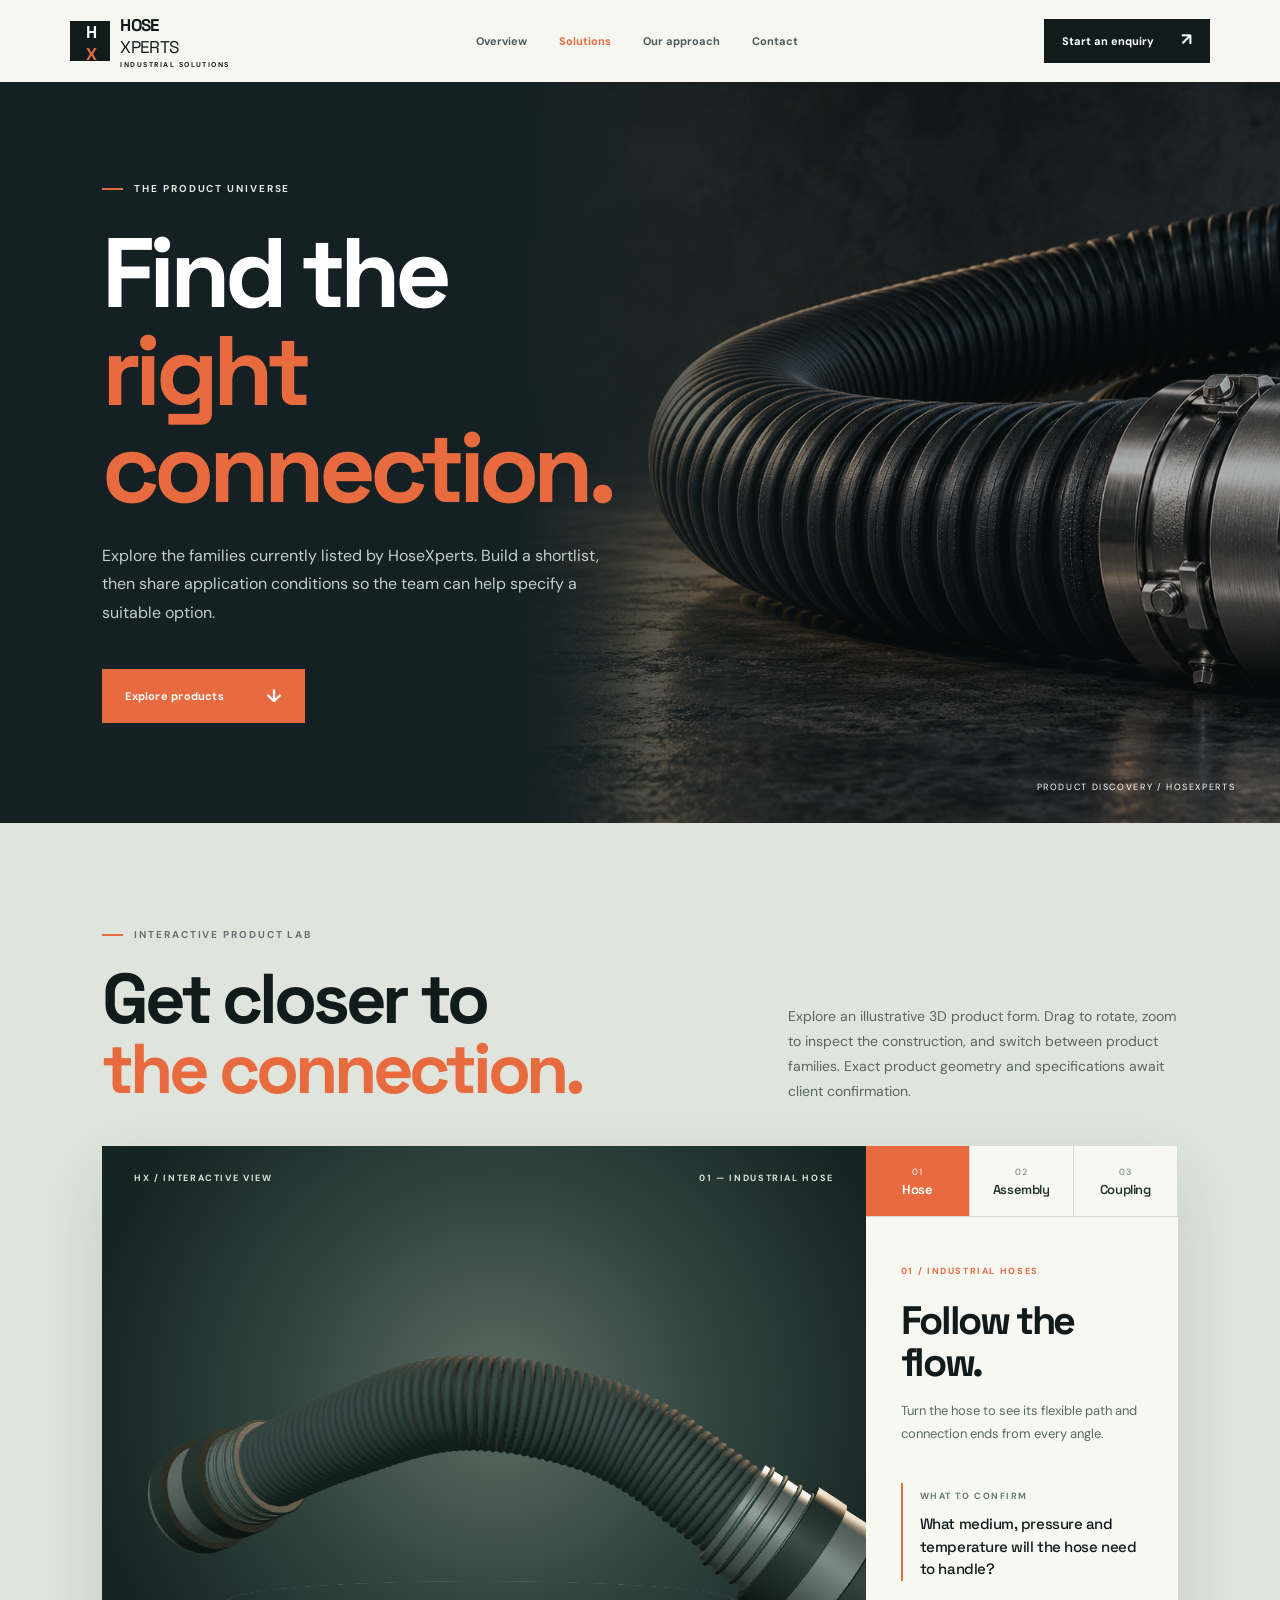
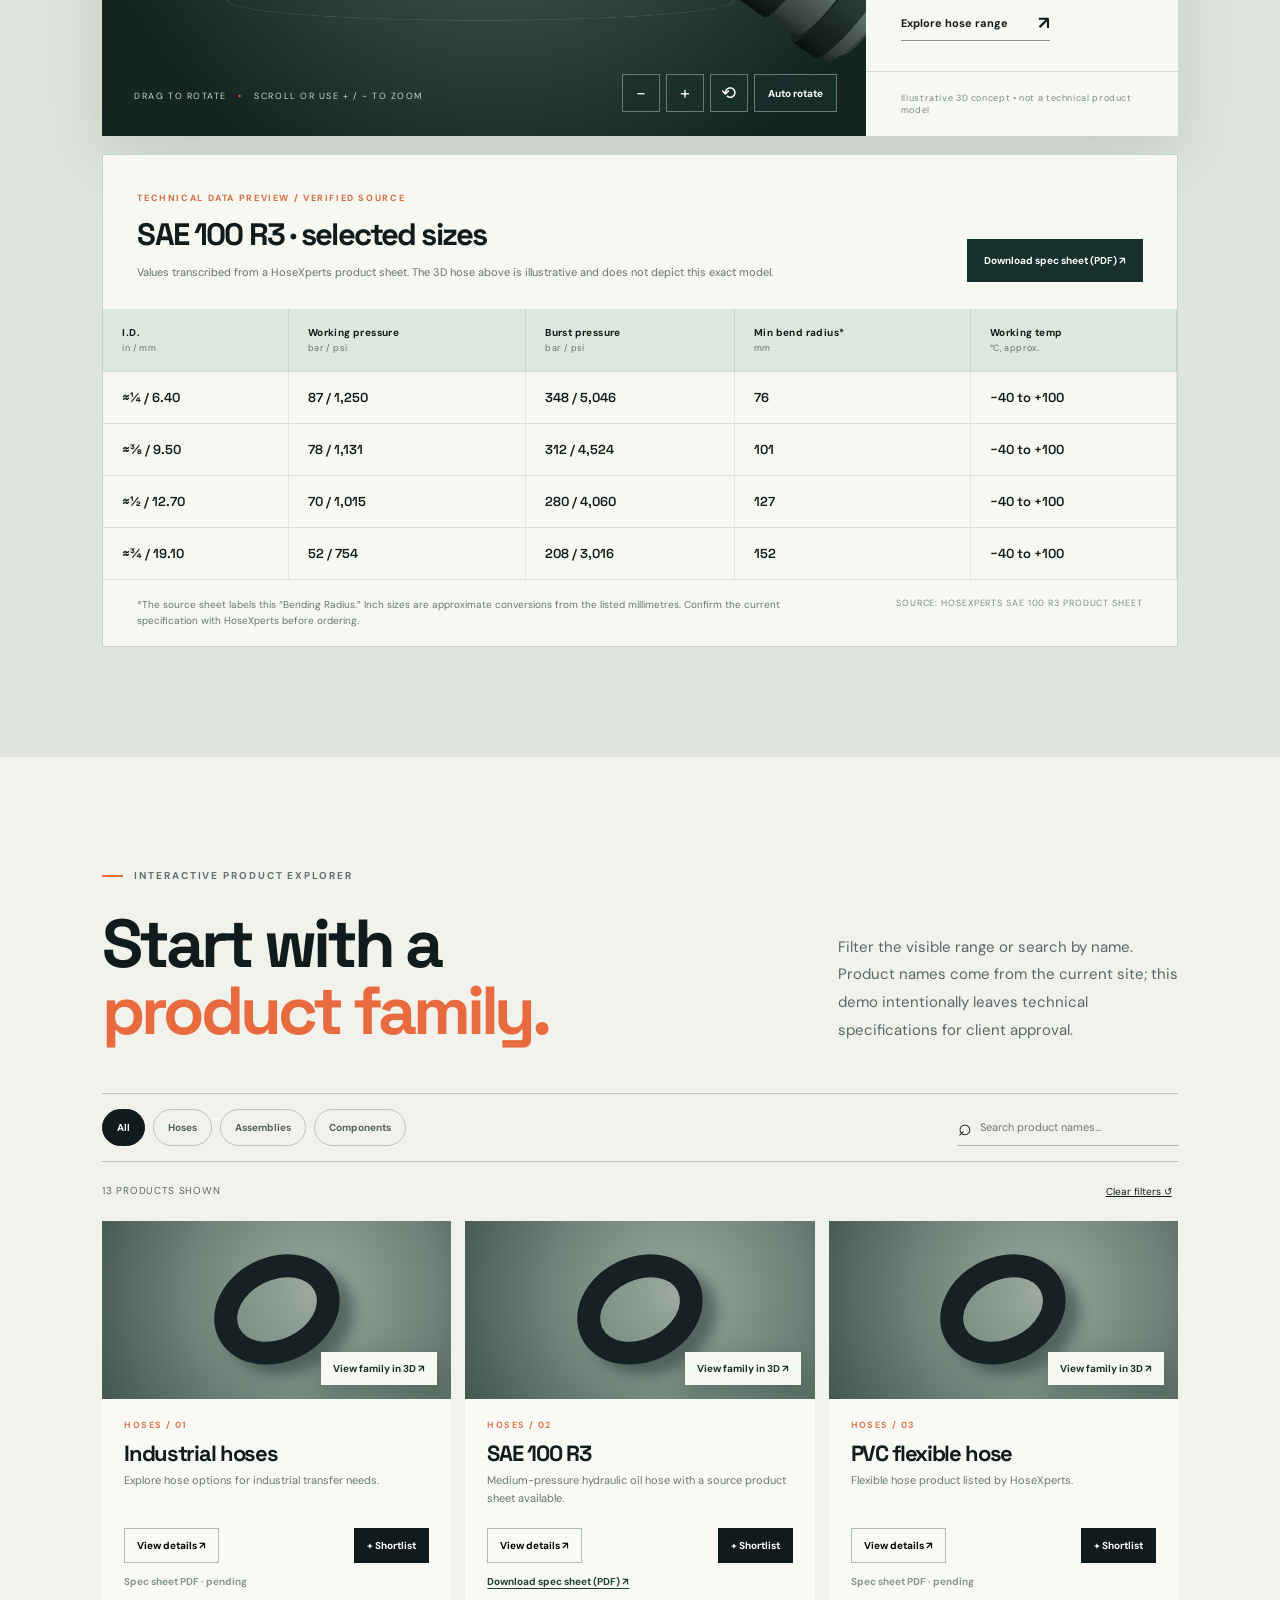
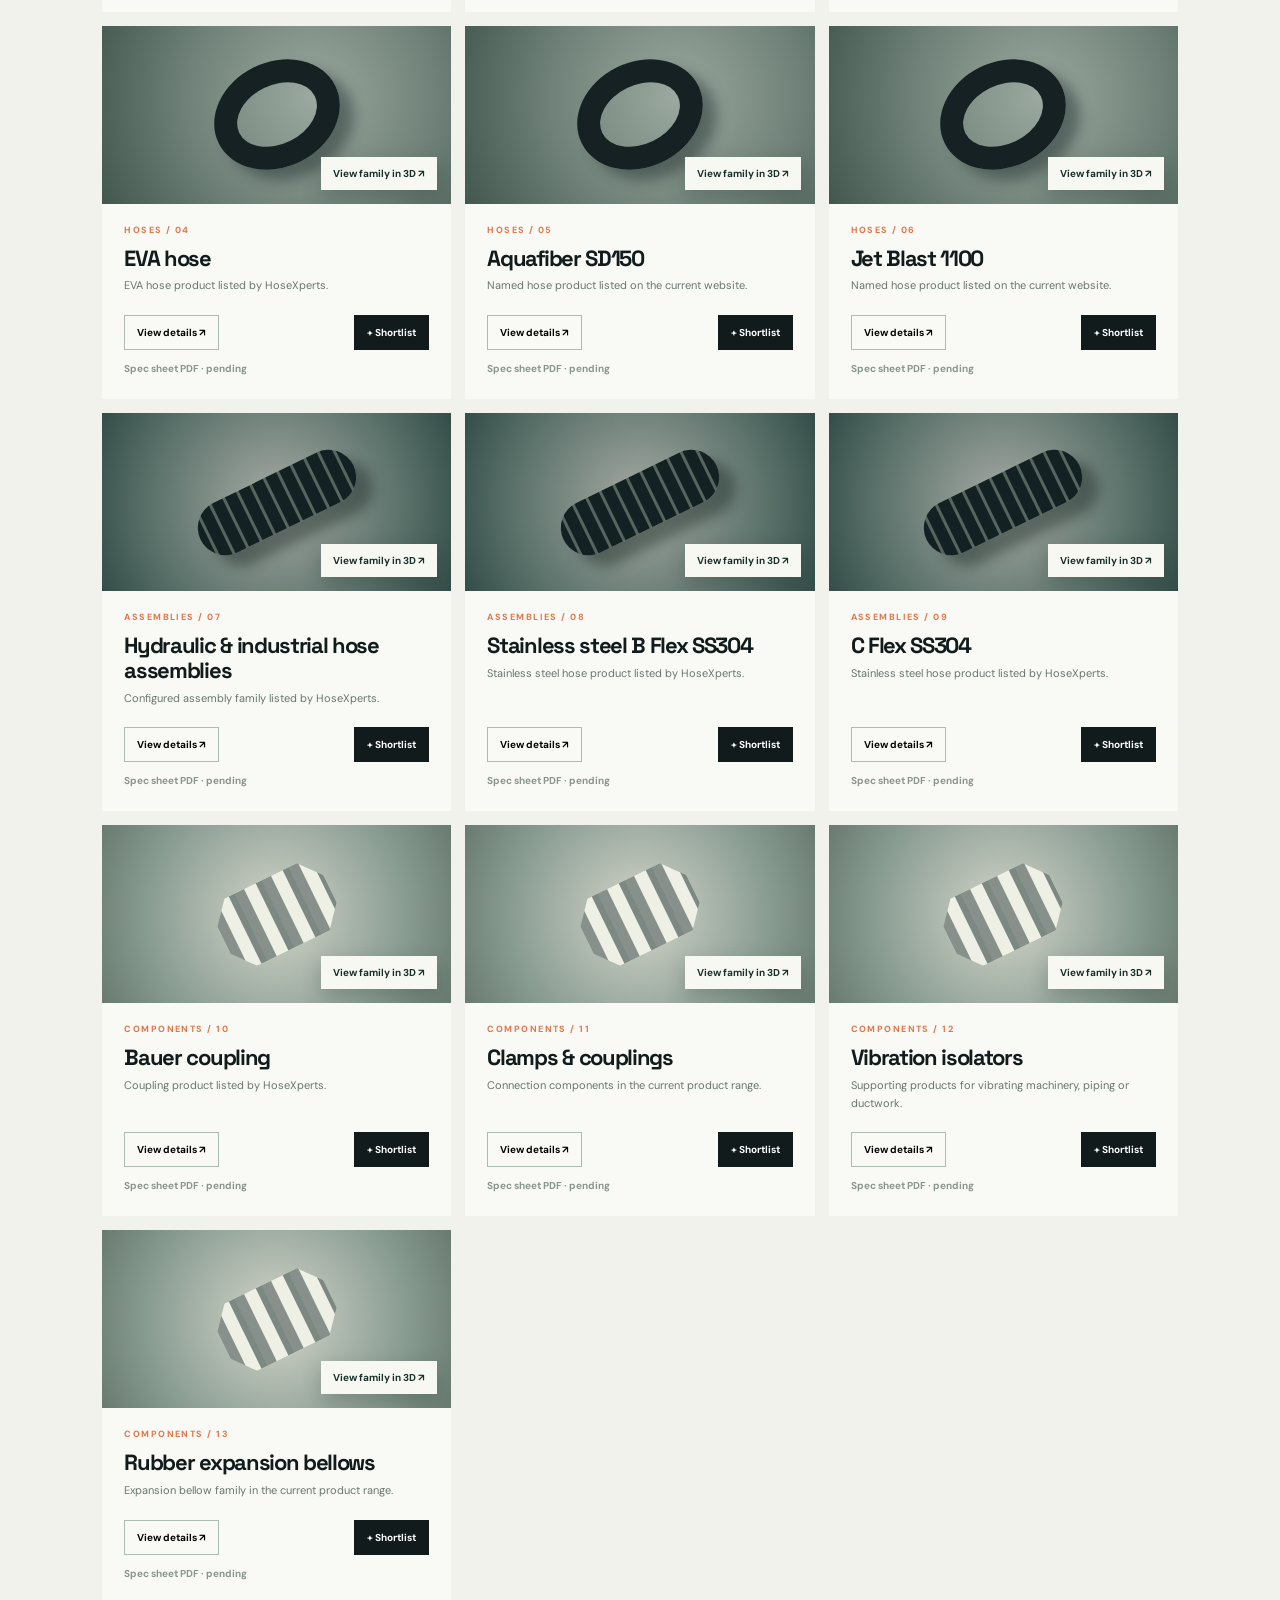
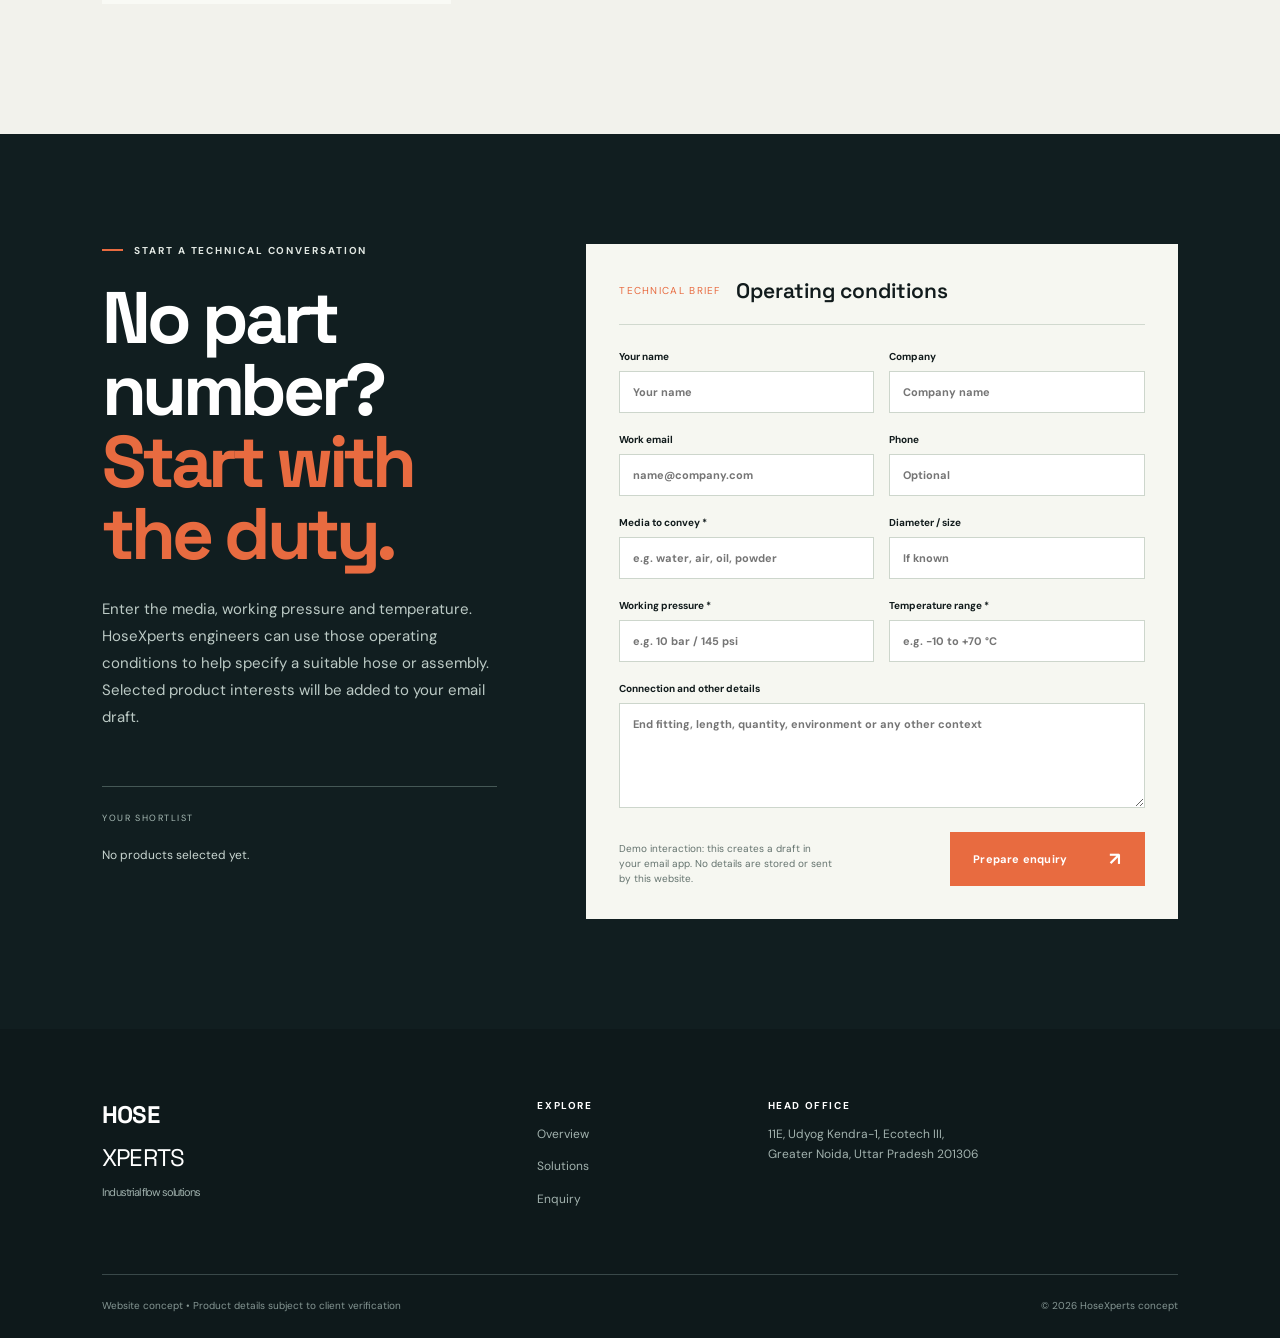
==== commit e99149fd: "Add verified spec matrix and technical enquiry inputs" ====
--- a/solutions.html
+++ b/solutions.html
@@ -1 +1 @@
-<!doctype html><html lang="en"><head><meta charset="utf-8"><meta name="viewport" content="width=device-width,initial-scale=1"><meta name="theme-color" content="#111b1c"><title>Explore solutions — HoseXperts</title><meta name="description" content="Explore HoseXperts product families and prepare a detailed industrial hose enquiry."><link rel="preconnect" href="https://fonts.googleapis.com"><link rel="preconnect" href="https://fonts.gstatic.com" crossorigin><link href="https://fonts.googleapis.com/css2?family=DM+Sans:wght@400;500;600;700&family=Space+Grotesk:wght@400;500;600;700&display=swap" rel="stylesheet"><link rel="stylesheet" href="styles.css"></head><body data-page="solutions"><div class="progress" id="progress"></div><header class="header"><a class="logo" href="index.html" aria-label="HoseXperts home"><span class="logo-icon">H<span>X</span></span><span>HOSE<span class="logo-light">XPERTS</span><small>INDUSTRIAL SOLUTIONS</small></span></a><nav id="nav"><a href="index.html">Overview</a><a href="solutions.html" aria-current="page">Solutions</a><a href="index.html#approach">Our approach</a><a href="#enquiry">Contact</a></nav><a class="header-cta" href="#enquiry">Start an enquiry <span>↗</span></a><button class="nav-toggle" aria-label="Toggle navigation" aria-expanded="false">☰</button></header><main><section class="solutions-hero"><div class="solutions-hero-inner"><div class="kicker light"><span class="orange-dash"></span> THE PRODUCT UNIVERSE</div><h1>Find the<br><i>right connection.</i></h1><p>Explore the families currently listed by HoseXperts. Build a shortlist, then share application conditions so the team can help specify a suitable option.</p><a class="btn btn-accent" href="#finder">Explore products <span>↓</span></a></div><div class="solutions-hero-img" aria-hidden="true"></div><div class="solutions-hero-meta">PRODUCT DISCOVERY / HOSEXPERTS</div></section><section class="product-lab section" id="product-lab"><div class="lab-heading"><div><div class="kicker"><span class="orange-dash"></span> INTERACTIVE PRODUCT LAB</div><h2>Get closer to<br><i>the connection.</i></h2></div><p>Explore an illustrative 3D product form. Drag to rotate, zoom to inspect the construction, and switch between product families. Exact product geometry and specifications await client confirmation.</p></div><div class="lab-shell"><div class="lab-stage"><div class="lab-stage-top"><span>HX / INTERACTIVE VIEW</span><span id="labModeLabel">01 — INDUSTRIAL HOSE</span></div><div id="productCanvas" class="product-canvas" role="application" tabindex="0" aria-label="Interactive three-dimensional industrial hose illustration. Drag or use arrow keys to rotate."></div><div id="viewerFallback" class="viewer-fallback" hidden><img src="industrial-hose-hero.png" alt="Industrial hose and coupling concept"><p>3D view unavailable on this device. The product range remains available below.</p></div><div class="lab-hint">DRAG TO ROTATE <span>•</span> SCROLL OR USE + / − TO ZOOM</div><div class="lab-controls"><button type="button" id="zoomOut" aria-label="Zoom out">−</button><button type="button" id="zoomIn" aria-label="Zoom in">+</button><button type="button" id="resetView" aria-label="Reset 3D view">⟲</button><button type="button" id="toggleSpin" aria-pressed="false">Auto rotate</button></div></div><div class="lab-sidebar"><div class="lab-tabs" role="tablist" aria-label="3D product family"><button type="button" role="tab" aria-selected="true" class="active" data-model="hose">01 <strong>Hose</strong></button><button type="button" role="tab" aria-selected="false" data-model="assembly">02 <strong>Assembly</strong></button><button type="button" role="tab" aria-selected="false" data-model="coupling">03 <strong>Coupling</strong></button></div><div class="lab-info"><span id="labFamily">01 / INDUSTRIAL HOSES</span><h3 id="labTitle">Follow the flow.</h3><p id="labDescription">Turn the hose to see its flexible path and connection ends from every angle.</p><div class="lab-prompt"><small>WHAT TO CONFIRM</small><p id="labQuestion">What medium, pressure and temperature will the hose need to handle?</p></div><button type="button" id="explodeView" hidden aria-pressed="false">Separate components <span>↗</span></button><a id="labExplore" class="inline-link" href="solutions.html?category=hoses#finder">Explore hose range <span>↗</span></a></div><div class="lab-disclaimer">Illustrative 3D concept • not a technical product model</div></div></div></section><section class="finder section" id="finder"><div class="finder-head"><div><div class="kicker"><span class="orange-dash"></span> INTERACTIVE PRODUCT EXPLORER</div><h2>Start with a<br><i>product family.</i></h2></div><p>Filter the visible range or search by name. Product names come from the current site; this demo intentionally leaves technical specifications for client approval.</p></div><div class="filter-toolbar"><div class="chips" id="categoryChips" aria-label="Filter products"></div><label class="searchbox"><span>⌕</span><input id="productSearch" type="search" placeholder="Search product names..." aria-label="Search products"></label></div><div class="result-line"><span id="resultCount">Loading range...</span><button id="clearFilters" type="button">Clear filters ↺</button></div><div class="product-grid" id="productGrid"></div><div class="no-results" id="noResults" hidden>No products match this search. <button type="button" id="resetSearch">Show all products ↗</button></div></section><section class="enquiry-section" id="enquiry"><div class="enquiry-intro"><div class="kicker light"><span class="orange-dash"></span> START A TECHNICAL CONVERSATION</div><h2>Build a better<br><i>enquiry brief.</i></h2><p>Tell HoseXperts about the application. The selected product interests and your requirements will be compiled into an email draft.</p><div class="shortlist-wrap"><span>YOUR SHORTLIST</span><div id="shortlistItems">No products selected yet.</div></div></div><form id="briefForm" class="brief-form"><div class="form-top"><span>01 / 02</span><strong>Application essentials</strong></div><div class="form-grid"><label>Your name <input name="name" autocomplete="name" required placeholder="Your name"></label><label>Company <input name="company" autocomplete="organization" required placeholder="Company name"></label><label>Work email <input type="email" name="email" autocomplete="email" required placeholder="name@company.com"></label><label>Phone <input type="tel" name="phone" placeholder="Optional"></label><label>What needs to move? <input name="medium" placeholder="e.g. water, air, material"></label><label>Diameter / size <input name="diameter" placeholder="If known"></label><label>Working pressure <input name="pressure" placeholder="If known"></label><label>Operating temperature <input name="temperature" placeholder="If known"></label><label class="span-2">Connection and other details <textarea name="details" placeholder="End fitting, length, quantity, environment or any other context"></textarea></label></div><div class="form-bottom"><p>Demo interaction: this creates a draft in your email app. No details are stored or sent by this website.</p><button class="btn btn-accent" type="submit">Prepare enquiry <span>↗</span></button></div></form></section></main><footer><div class="footer-main"><div class="footer-brand">HOSE<span>XPERTS</span><small>Industrial flow solutions</small></div><div><b>Explore</b><a href="index.html">Overview</a><a href="solutions.html">Solutions</a><a href="#enquiry">Enquiry</a></div><div><b>Head office</b><p>11E, Udyog Kendra-1, Ecotech III,<br>Greater Noida, Uttar Pradesh 201306</p></div></div><div class="footer-bottom"><span>Website concept • Product details subject to client verification</span><span>© 2026 HoseXperts concept</span></div></footer><dialog id="productDialog"><button class="dialog-close" aria-label="Close product details">×</button><div id="dialogContent"></div></dialog><script src="app.js"></script><script type="module" src="viewer.js"></script></body></html>
+<!doctype html><html lang="en"><head><meta charset="utf-8"><meta name="viewport" content="width=device-width,initial-scale=1"><meta name="theme-color" content="#111b1c"><title>Explore solutions — HoseXperts</title><meta name="description" content="Explore HoseXperts product families and prepare a detailed industrial hose enquiry."><link rel="preconnect" href="https://fonts.googleapis.com"><link rel="preconnect" href="https://fonts.gstatic.com" crossorigin><link href="https://fonts.googleapis.com/css2?family=DM+Sans:wght@400;500;600;700&family=Space+Grotesk:wght@400;500;600;700&display=swap" rel="stylesheet"><link rel="stylesheet" href="styles.css"></head><body data-page="solutions"><div class="progress" id="progress"></div><header class="header"><a class="logo" href="index.html" aria-label="HoseXperts home"><span class="logo-icon">H<span>X</span></span><span>HOSE<span class="logo-light">XPERTS</span><small>INDUSTRIAL SOLUTIONS</small></span></a><nav id="nav"><a href="index.html">Overview</a><a href="solutions.html" aria-current="page">Solutions</a><a href="index.html#approach">Our approach</a><a href="#enquiry">Contact</a></nav><a class="header-cta" href="#enquiry">Start an enquiry <span>↗</span></a><button class="nav-toggle" aria-label="Toggle navigation" aria-expanded="false">☰</button></header><main><section class="solutions-hero"><div class="solutions-hero-inner"><div class="kicker light"><span class="orange-dash"></span> THE PRODUCT UNIVERSE</div><h1>Find the<br><i>right connection.</i></h1><p>Explore the families currently listed by HoseXperts. Build a shortlist, then share application conditions so the team can help specify a suitable option.</p><a class="btn btn-accent" href="#finder">Explore products <span>↓</span></a></div><div class="solutions-hero-img" aria-hidden="true"></div><div class="solutions-hero-meta">PRODUCT DISCOVERY / HOSEXPERTS</div></section><section class="product-lab section" id="product-lab"><div class="lab-heading"><div><div class="kicker"><span class="orange-dash"></span> INTERACTIVE PRODUCT LAB</div><h2>Get closer to<br><i>the connection.</i></h2></div><p>Explore an illustrative 3D product form. Drag to rotate, zoom to inspect the construction, and switch between product families. Exact product geometry and specifications await client confirmation.</p></div><div class="lab-shell"><div class="lab-stage"><div class="lab-stage-top"><span>HX / INTERACTIVE VIEW</span><span id="labModeLabel">01 — INDUSTRIAL HOSE</span></div><div id="productCanvas" class="product-canvas" role="application" tabindex="0" aria-label="Interactive three-dimensional industrial hose illustration. Drag or use arrow keys to rotate."></div><div id="viewerFallback" class="viewer-fallback" hidden><img src="industrial-hose-hero.png" alt="Industrial hose and coupling concept"><p>3D view unavailable on this device. The product range remains available below.</p></div><div class="lab-hint">DRAG TO ROTATE <span>•</span> SCROLL OR USE + / − TO ZOOM</div><div class="lab-controls"><button type="button" id="zoomOut" aria-label="Zoom out">−</button><button type="button" id="zoomIn" aria-label="Zoom in">+</button><button type="button" id="resetView" aria-label="Reset 3D view">⟲</button><button type="button" id="toggleSpin" aria-pressed="false">Auto rotate</button></div></div><div class="lab-sidebar"><div class="lab-tabs" role="tablist" aria-label="3D product family"><button type="button" role="tab" aria-selected="true" class="active" data-model="hose">01 <strong>Hose</strong></button><button type="button" role="tab" aria-selected="false" data-model="assembly">02 <strong>Assembly</strong></button><button type="button" role="tab" aria-selected="false" data-model="coupling">03 <strong>Coupling</strong></button></div><div class="lab-info"><span id="labFamily">01 / INDUSTRIAL HOSES</span><h3 id="labTitle">Follow the flow.</h3><p id="labDescription">Turn the hose to see its flexible path and connection ends from every angle.</p><div class="lab-prompt"><small>WHAT TO CONFIRM</small><p id="labQuestion">What medium, pressure and temperature will the hose need to handle?</p></div><button type="button" id="explodeView" hidden aria-pressed="false">Separate components <span>↗</span></button><a id="labExplore" class="inline-link" href="solutions.html?category=hoses#finder">Explore hose range <span>↗</span></a></div><div class="lab-disclaimer">Illustrative 3D concept • not a technical product model</div></div></div><div class="spec-panel" id="specPanel"><div class="spec-panel-head"><div><span>TECHNICAL DATA PREVIEW / VERIFIED SOURCE</span><h3 id="specTitle">SAE 100 R3 · selected sizes</h3><p id="specIntro">Values transcribed from a HoseXperts product sheet. The 3D hose above is illustrative and does not depict this exact model.</p></div><a id="specPdf" class="spec-pdf" href="https://www.hosexperts.com/images/products/150980138020171104.pdf" target="_blank" rel="noopener">Download spec sheet (PDF) ↗</a></div><div class="spec-table-wrap"><table class="spec-table"><thead><tr><th scope="col">I.D.<br><small>in / mm</small></th><th scope="col">Working pressure<br><small>bar / psi</small></th><th scope="col">Burst pressure<br><small>bar / psi</small></th><th scope="col">Min bend radius*<br><small>mm</small></th><th scope="col">Working temp<br><small>°C, approx.</small></th></tr></thead><tbody id="specBody"><tr><td>≈¼ / 6.40</td><td>87 / 1,250</td><td>348 / 5,046</td><td>76</td><td>−40 to +100</td></tr><tr><td>≈⅜ / 9.50</td><td>78 / 1,131</td><td>312 / 4,524</td><td>101</td><td>−40 to +100</td></tr><tr><td>≈½ / 12.70</td><td>70 / 1,015</td><td>280 / 4,060</td><td>127</td><td>−40 to +100</td></tr><tr><td>≈¾ / 19.10</td><td>52 / 754</td><td>208 / 3,016</td><td>152</td><td>−40 to +100</td></tr></tbody></table></div><div class="spec-foot"><p id="specNote">*The source sheet labels this “Bending Radius.” Inch sizes are approximate conversions from the listed millimetres. Confirm the current specification with HoseXperts before ordering.</p><span id="specStatus">SOURCE: HOSEXPERTS SAE 100 R3 PRODUCT SHEET</span></div></div></section><section class="finder section" id="finder"><div class="finder-head"><div><div class="kicker"><span class="orange-dash"></span> INTERACTIVE PRODUCT EXPLORER</div><h2>Start with a<br><i>product family.</i></h2></div><p>Filter the visible range or search by name. Product names come from the current site; this demo intentionally leaves technical specifications for client approval.</p></div><div class="filter-toolbar"><div class="chips" id="categoryChips" aria-label="Filter products"></div><label class="searchbox"><span>⌕</span><input id="productSearch" type="search" placeholder="Search product names..." aria-label="Search products"></label></div><div class="result-line"><span id="resultCount">Loading range...</span><button id="clearFilters" type="button">Clear filters ↺</button></div><div class="product-grid" id="productGrid"></div><div class="no-results" id="noResults" hidden>No products match this search. <button type="button" id="resetSearch">Show all products ↗</button></div></section><section class="enquiry-section" id="enquiry"><div class="enquiry-intro"><div class="kicker light"><span class="orange-dash"></span> START A TECHNICAL CONVERSATION</div><h2>No part number?<br><i>Start with the duty.</i></h2><p>Enter the media, working pressure and temperature. HoseXperts engineers can use those operating conditions to help specify a suitable hose or assembly. Selected product interests will be added to your email draft.</p><div class="shortlist-wrap"><span>YOUR SHORTLIST</span><div id="shortlistItems">No products selected yet.</div></div></div><form id="briefForm" class="brief-form"><div class="form-top"><span>TECHNICAL BRIEF</span><strong>Operating conditions</strong></div><div class="form-grid"><label>Your name <input name="name" autocomplete="name" required placeholder="Your name"></label><label>Company <input name="company" autocomplete="organization" required placeholder="Company name"></label><label>Work email <input type="email" name="email" autocomplete="email" required placeholder="name@company.com"></label><label>Phone <input type="tel" name="phone" placeholder="Optional"></label><label>Media to convey * <input name="medium" required placeholder="e.g. water, air, oil, powder"></label><label>Diameter / size <input name="diameter" placeholder="If known"></label><label>Working pressure * <input name="pressure" required placeholder="e.g. 10 bar / 145 psi"></label><label>Temperature range * <input name="temperature" required placeholder="e.g. −10 to +70 °C"></label><label class="span-2">Connection and other details <textarea name="details" placeholder="End fitting, length, quantity, environment or any other context"></textarea></label></div><div class="form-bottom"><p>Demo interaction: this creates a draft in your email app. No details are stored or sent by this website.</p><button class="btn btn-accent" type="submit">Prepare enquiry <span>↗</span></button></div></form></section></main><footer><div class="footer-main"><div class="footer-brand">HOSE<span>XPERTS</span><small>Industrial flow solutions</small></div><div><b>Explore</b><a href="index.html">Overview</a><a href="solutions.html">Solutions</a><a href="#enquiry">Enquiry</a></div><div><b>Head office</b><p>11E, Udyog Kendra-1, Ecotech III,<br>Greater Noida, Uttar Pradesh 201306</p></div></div><div class="footer-bottom"><span>Website concept • Product details subject to client verification</span><span>© 2026 HoseXperts concept</span></div></footer><dialog id="productDialog"><button class="dialog-close" aria-label="Close product details">×</button><div id="dialogContent"></div></dialog><script src="app.js"></script><script type="module" src="viewer.js"></script></body></html>
--- a/styles.css
+++ b/styles.css
@@ -2,3 +2,4 @@
 .product-lab{background:#dfe5dc;padding-top:105px;padding-bottom:110px}.lab-heading{display:flex;justify-content:space-between;align-items:end;gap:5vw;margin-bottom:42px}.lab-heading h2{font-size:clamp(49px,5.5vw,84px);margin:24px 0 0}.lab-heading>p{max-width:390px;color:#586761;font-size:14px;line-height:1.8;margin:0}.lab-shell{display:grid;grid-template-columns:minmax(0,1.42fr) minmax(290px,.58fr);min-height:590px;box-shadow:0 24px 65px #26362b24}.lab-stage{position:relative;overflow:hidden;background:radial-gradient(circle at 52% 43%,#5a6b62 0,#30443e 42%,#152522 80%);min-height:590px;color:#f6f9f3}.lab-stage:after{content:'';position:absolute;width:65%;height:17%;border:1px solid #ffffff25;border-radius:50%;bottom:15%;left:17%;transform:perspective(250px) rotateX(68deg);pointer-events:none}.lab-stage-top{position:absolute;top:26px;left:32px;right:32px;display:flex;justify-content:space-between;z-index:2;color:#d9e5dd;font-size:9px;letter-spacing:.18em;font-weight:700}.product-canvas{position:absolute;inset:0;touch-action:none;cursor:grab}.product-canvas:active{cursor:grabbing}.product-canvas canvas{display:block;width:100%;height:100%}.lab-hint{position:absolute;left:32px;bottom:34px;font-size:9px;letter-spacing:.17em;color:#c9d8ce;z-index:2;pointer-events:none}.lab-hint span{color:var(--accent);margin:0 8px}.lab-controls{position:absolute;right:29px;bottom:24px;display:flex;gap:6px;z-index:3}.lab-controls button{border:1px solid #ffffff5b;background:#18312bb8;color:white;min-width:38px;height:38px;font-size:18px}.lab-controls button:last-child{font-size:10px;padding:0 13px;font-weight:700}.lab-controls button[aria-pressed="true"]{background:var(--accent);border-color:var(--accent)}.lab-controls button:focus-visible,.lab-tabs button:focus-visible,.lab-info button:focus-visible{outline:2px solid #ffb492;outline-offset:2px}.viewer-fallback{position:absolute;inset:0;z-index:1;display:grid;place-items:center;overflow:hidden}.viewer-fallback[hidden]{display:none}.viewer-fallback img{position:absolute;width:100%;height:100%;object-fit:cover;opacity:.45}.viewer-fallback p{position:relative;color:white;background:#12231fd9;padding:15px;max-width:290px;text-align:center;font-size:12px;line-height:1.6}.lab-sidebar{background:#f7f8f2;display:flex;flex-direction:column}.lab-tabs{display:grid;grid-template-columns:repeat(3,1fr);border-bottom:1px solid #d2dcd2}.lab-tabs button{background:transparent;border:0;border-right:1px solid #d2dcd2;padding:18px 10px;text-align:center;color:#687972;font-size:9px;line-height:1.8;letter-spacing:.05em}.lab-tabs button strong{display:block;font:600 13px 'Space Grotesk';letter-spacing:-.03em;color:#23342f}.lab-tabs button.active{background:var(--accent);color:white}.lab-tabs button.active strong{color:white}.lab-info{padding:48px 35px 30px;display:flex;flex-direction:column;align-items:start;flex:1}.lab-info>span{color:var(--accent);font-size:9px;letter-spacing:.18em;font-weight:700}.lab-info h3{font-size:clamp(31px,3.1vw,48px);line-height:1.06;margin:23px 0 16px}.lab-info>p{font-size:13px;line-height:1.75;color:#586b62}.lab-prompt{margin-top:25px;padding-left:17px;border-left:2px solid var(--accent)}.lab-prompt small{font-size:9px;font-weight:700;letter-spacing:.17em;color:#667a6e}.lab-prompt p{font:500 15px/1.5 'Space Grotesk';letter-spacing:-.03em;margin:9px 0 0}.lab-info #explodeView{margin-top:25px;padding:11px 15px;background:transparent;border:1px solid #8eaa99;font-size:11px;font-weight:700;color:#244337}.lab-info #explodeView[hidden]{display:none}.lab-info #explodeView[aria-pressed="true"]{background:#244337;color:white}.lab-info .inline-link{margin-top:auto;padding-top:25px}.lab-disclaimer{border-top:1px solid #d2dcd2;padding:20px 35px;font-size:9px;letter-spacing:.07em;color:#7b8c82}@media(max-width:950px){.lab-heading{flex-direction:column;align-items:start}.lab-shell{grid-template-columns:1fr}.lab-stage{min-height:530px}.lab-info{min-height:390px}.lab-info .inline-link{margin-top:24px}}@media(max-width:650px){.product-lab{padding:76px 6vw}.lab-heading h2{font-size:48px}.lab-stage{min-height:430px}.lab-stage-top{left:17px;right:17px;top:18px;font-size:8px}.lab-hint{left:17px;bottom:78px;font-size:8px;line-height:1.5}.lab-controls{left:17px;right:auto;bottom:20px}.lab-info{padding:34px 25px;min-height:365px}.lab-disclaimer{padding:17px 25px}.lab-tabs button{padding:14px 5px;font-size:8px}.lab-tabs button strong{font-size:11px}}
 
 .inspect-button{position:absolute;right:14px;bottom:14px;z-index:2;background:#f7f8f2;color:#18302a;border:0;padding:10px 12px;font-size:10px;font-weight:700;box-shadow:0 8px 20px #0d211d36}.inspect-button:hover{background:var(--accent);color:white}
+.spec-panel{background:#f7f8f2;margin-top:18px;border:1px solid #c9d4c9}.spec-panel-head{display:flex;justify-content:space-between;align-items:end;gap:25px;padding:30px 34px 27px}.spec-panel-head span{font-size:9px;letter-spacing:.18em;font-weight:700;color:#d46b45}.spec-panel-head h3{font-size:31px;line-height:1.15;margin:11px 0}.spec-panel-head p{font-size:11px;line-height:1.6;color:#647369;max-width:660px;margin:0}.spec-pdf{flex:none;background:#17302b;color:white;padding:15px 17px;font-size:10px;font-weight:700}.spec-pdf[hidden]{display:none}.spec-pdf:hover{background:var(--accent)}.spec-table-wrap{overflow-x:auto}.spec-table{width:100%;border-collapse:collapse;min-width:720px}.spec-table th{text-align:left;background:#dce7dd;font-size:10px;letter-spacing:.04em;padding:16px 19px;border-right:1px solid #c6d3c8;line-height:1.5}.spec-table th small{font-size:9px;font-weight:400;color:#62766a}.spec-table td{border-top:1px solid #d3ddd2;border-right:1px solid #e0e7dd;padding:17px 19px;font:600 13px 'Space Grotesk';white-space:nowrap}.spec-table tbody tr:hover{background:#eef4eb}.spec-table .pending td{color:#718077;font-weight:400;font-size:11px}.spec-foot{display:flex;justify-content:space-between;gap:30px;padding:17px 34px;border-top:1px solid #d3ddd2}.spec-foot p{font-size:10px;line-height:1.6;color:#68786e;margin:0;max-width:700px}.spec-foot span{font-size:9px;letter-spacing:.1em;color:#7c8e80;white-space:nowrap}.sheet-action{display:block;margin-top:12px;font-size:10px;font-weight:700;color:#204034;text-decoration:underline;text-underline-offset:3px}.sheet-action.pending{color:#89968d;cursor:not-allowed;text-decoration:none}@media(max-width:650px){.spec-panel-head{align-items:start;flex-direction:column;padding:25px}.spec-panel-head h3{font-size:26px}.spec-foot{padding:20px 25px;flex-direction:column;gap:10px}}
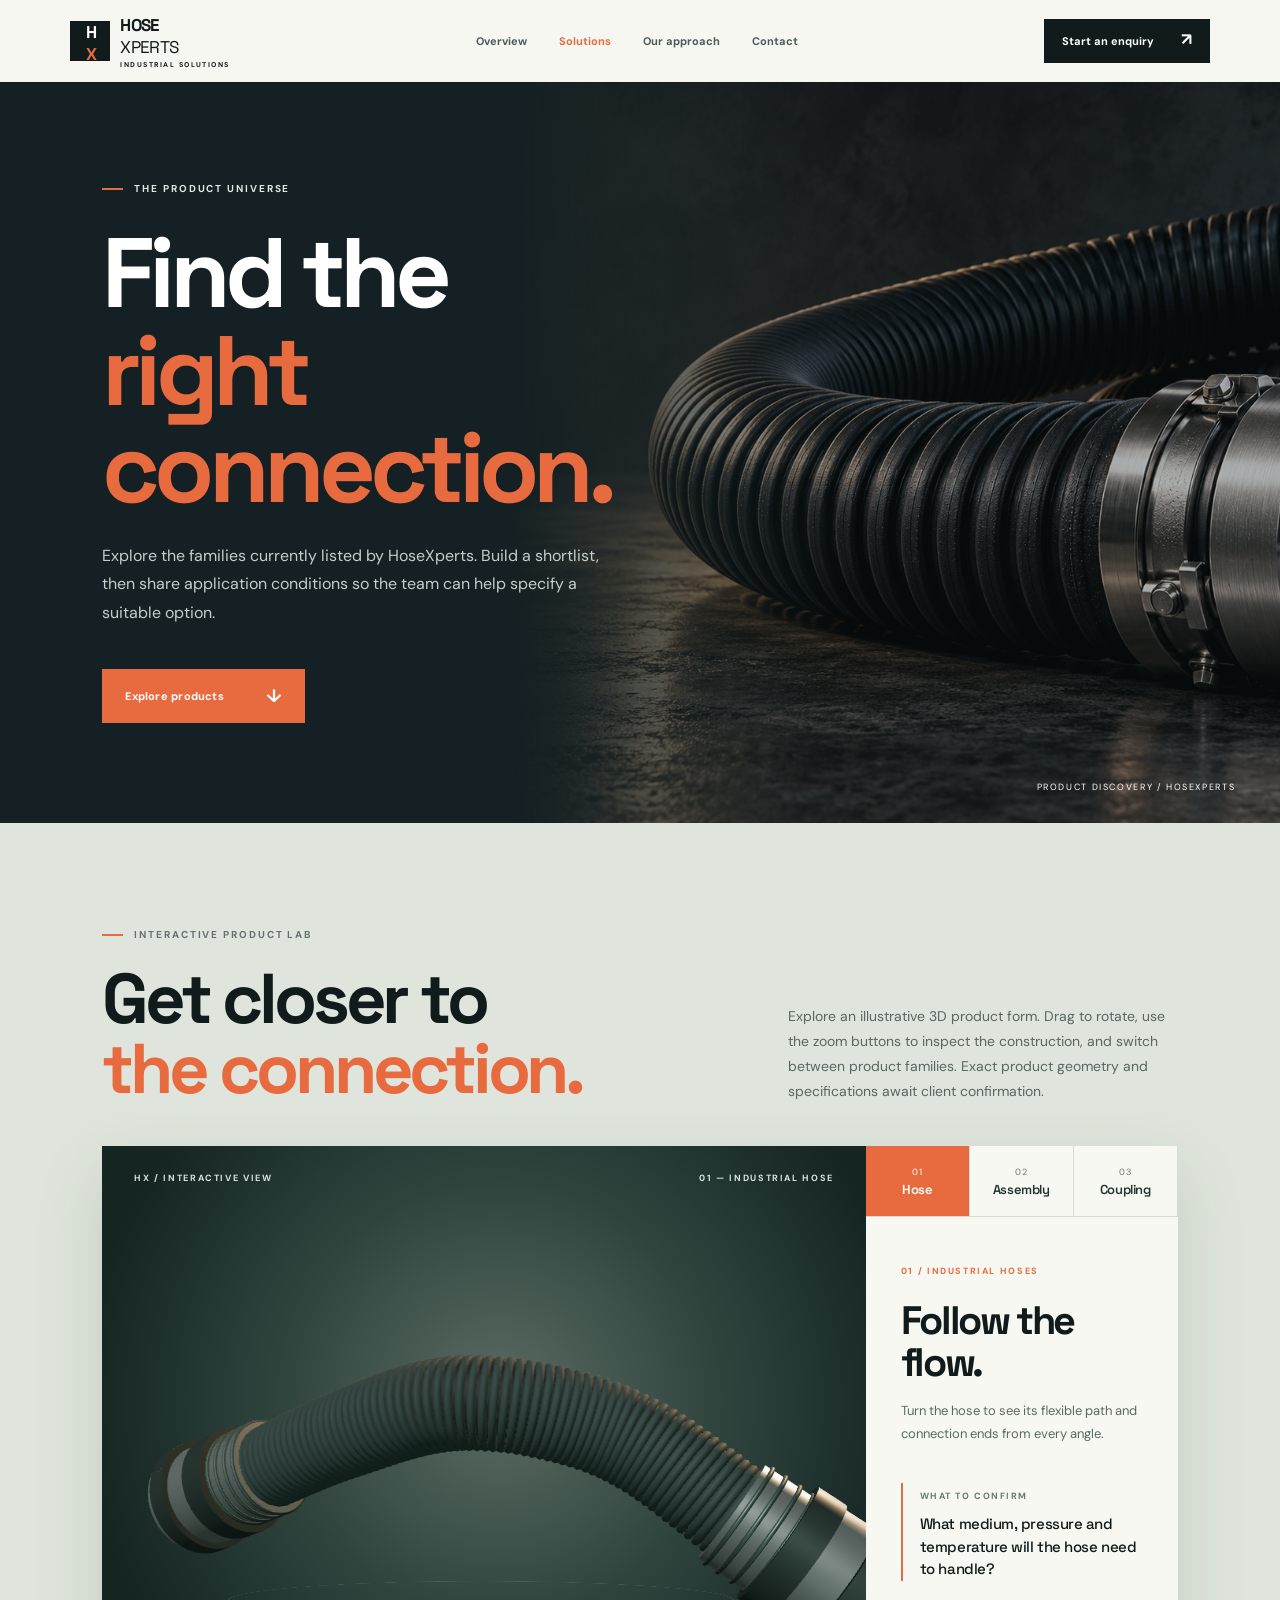
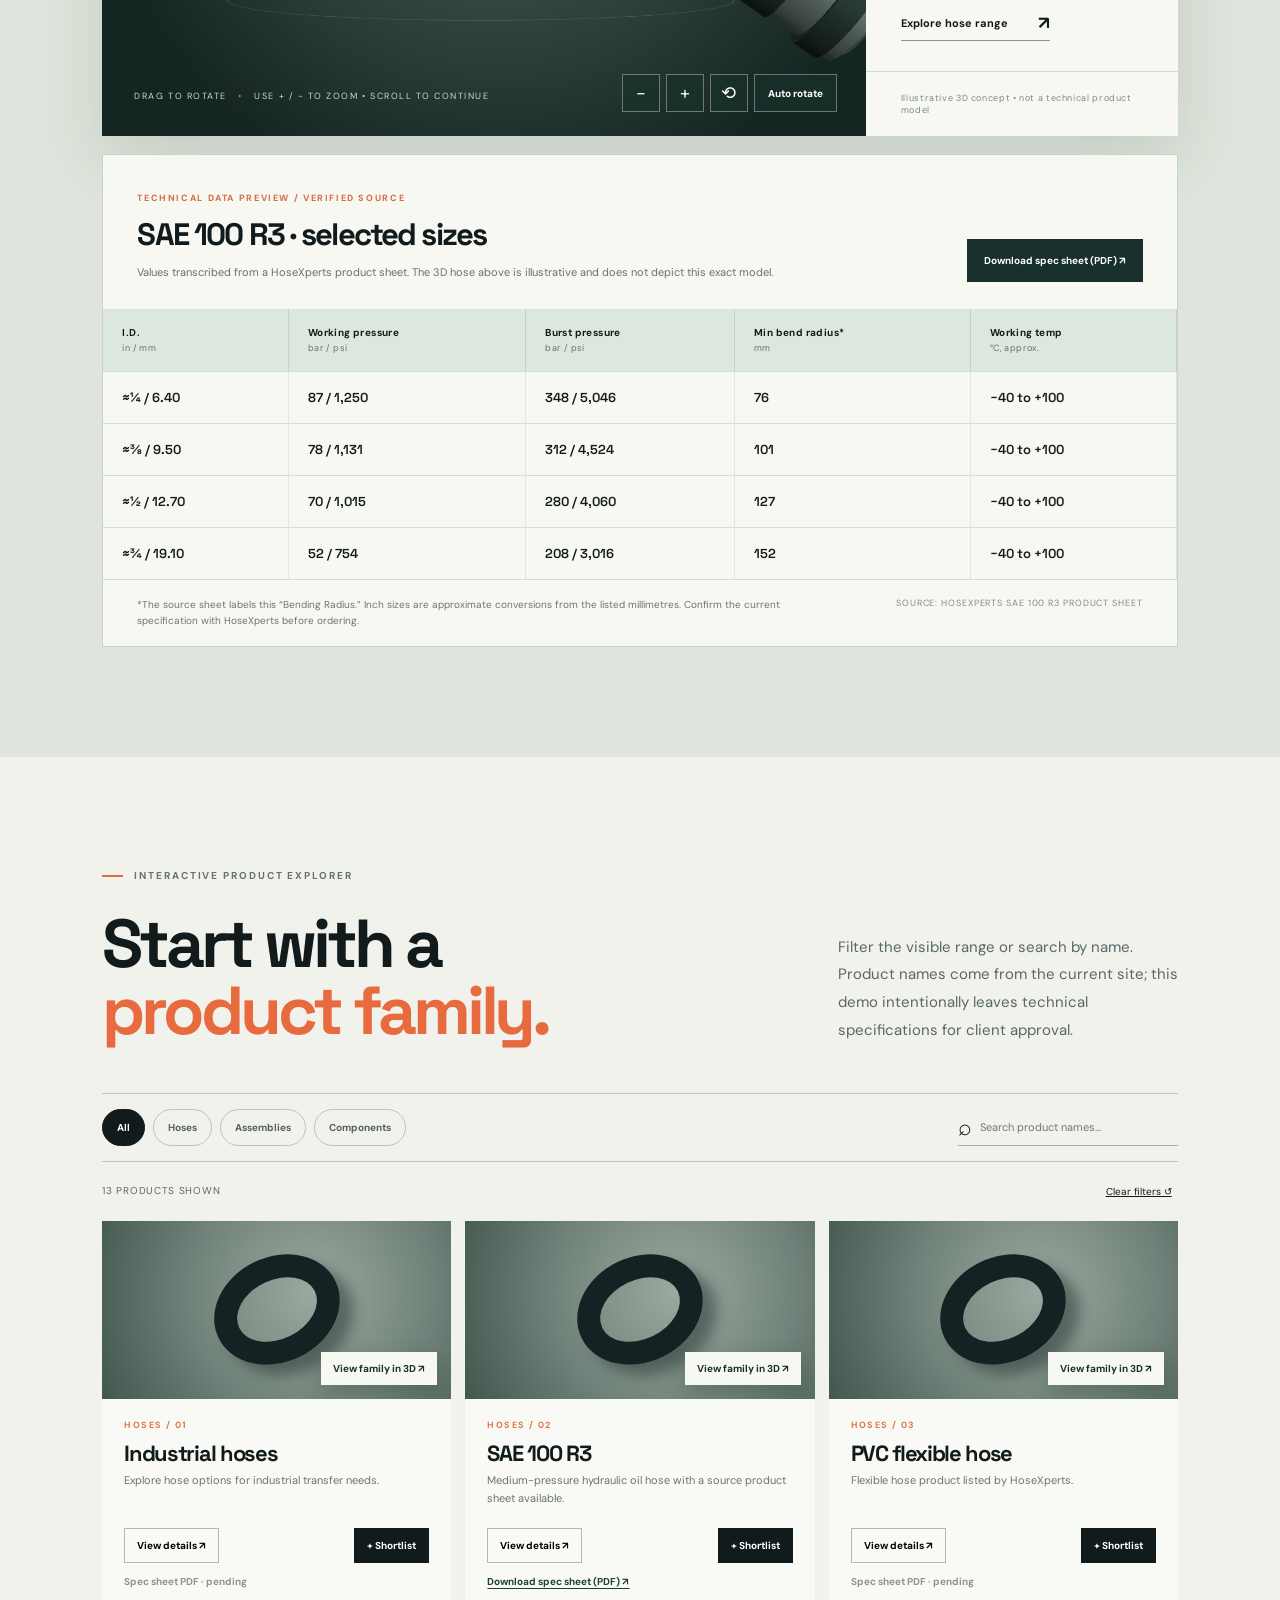
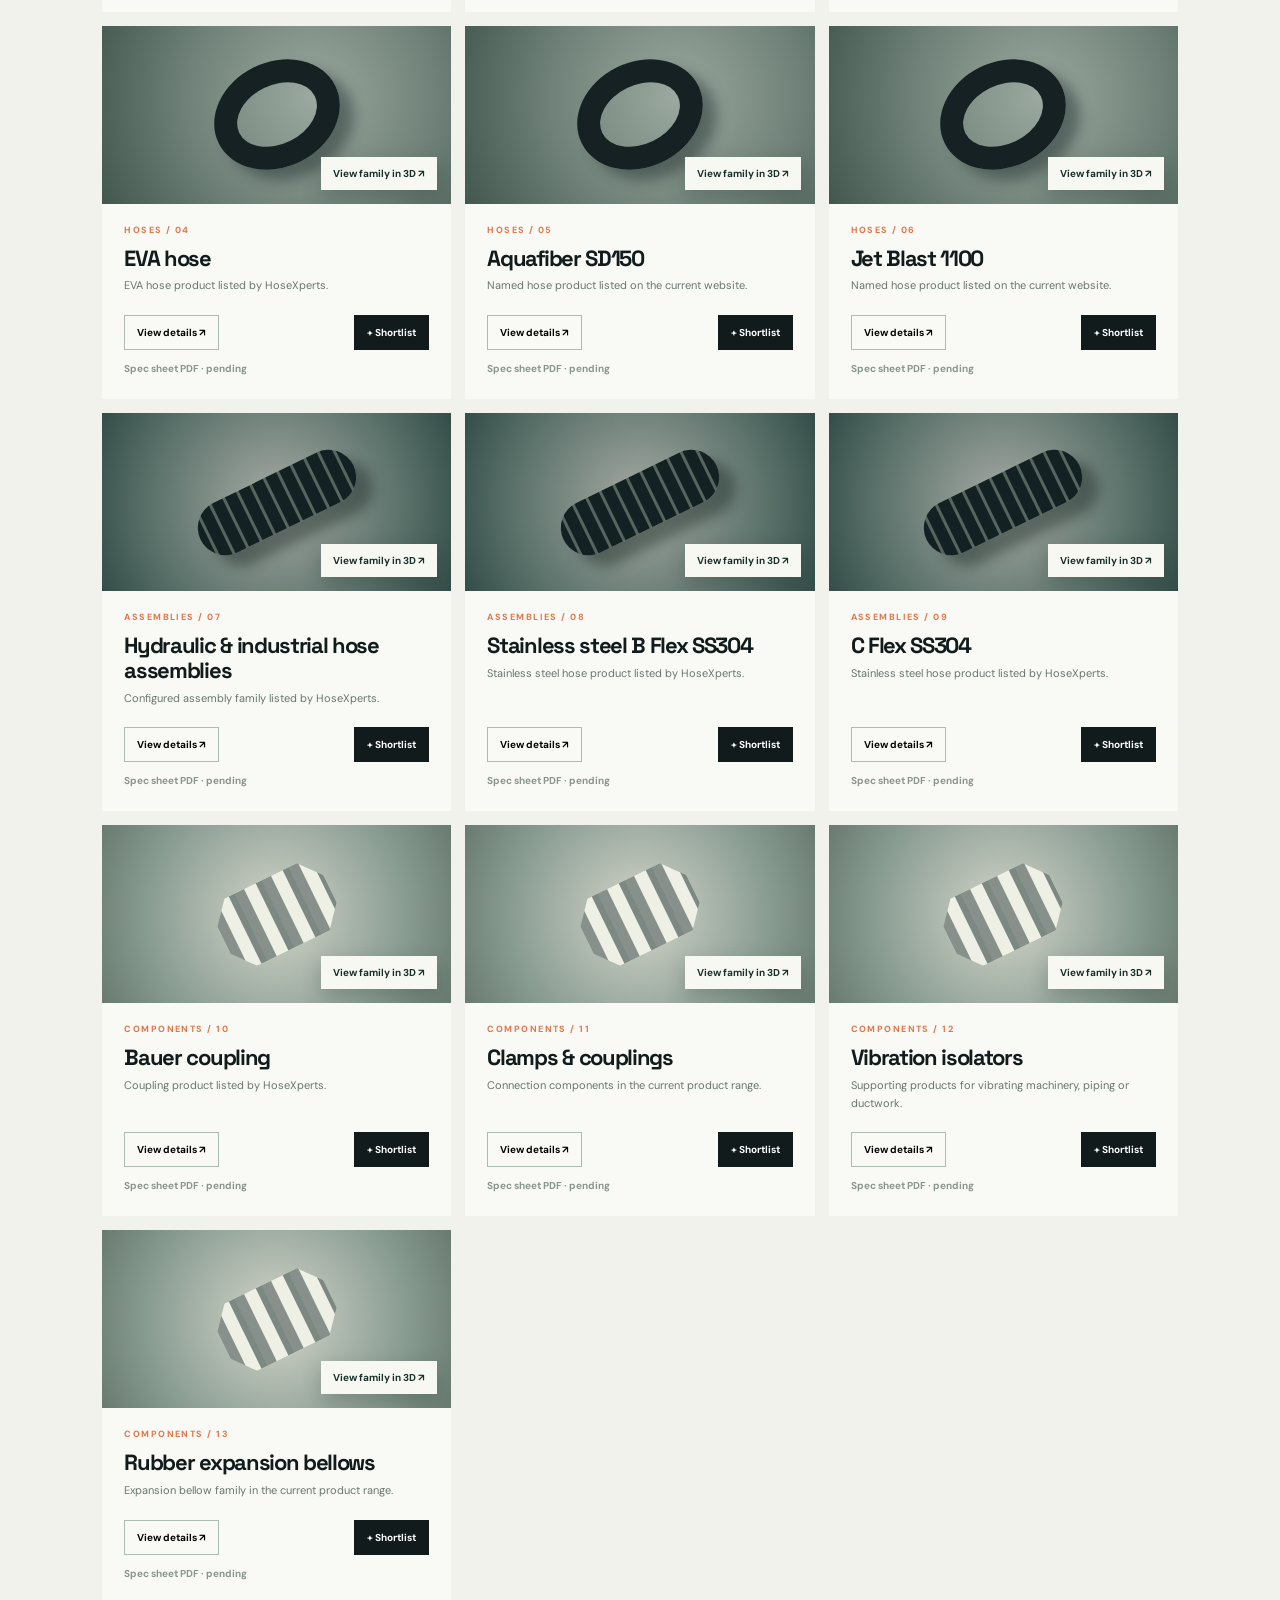
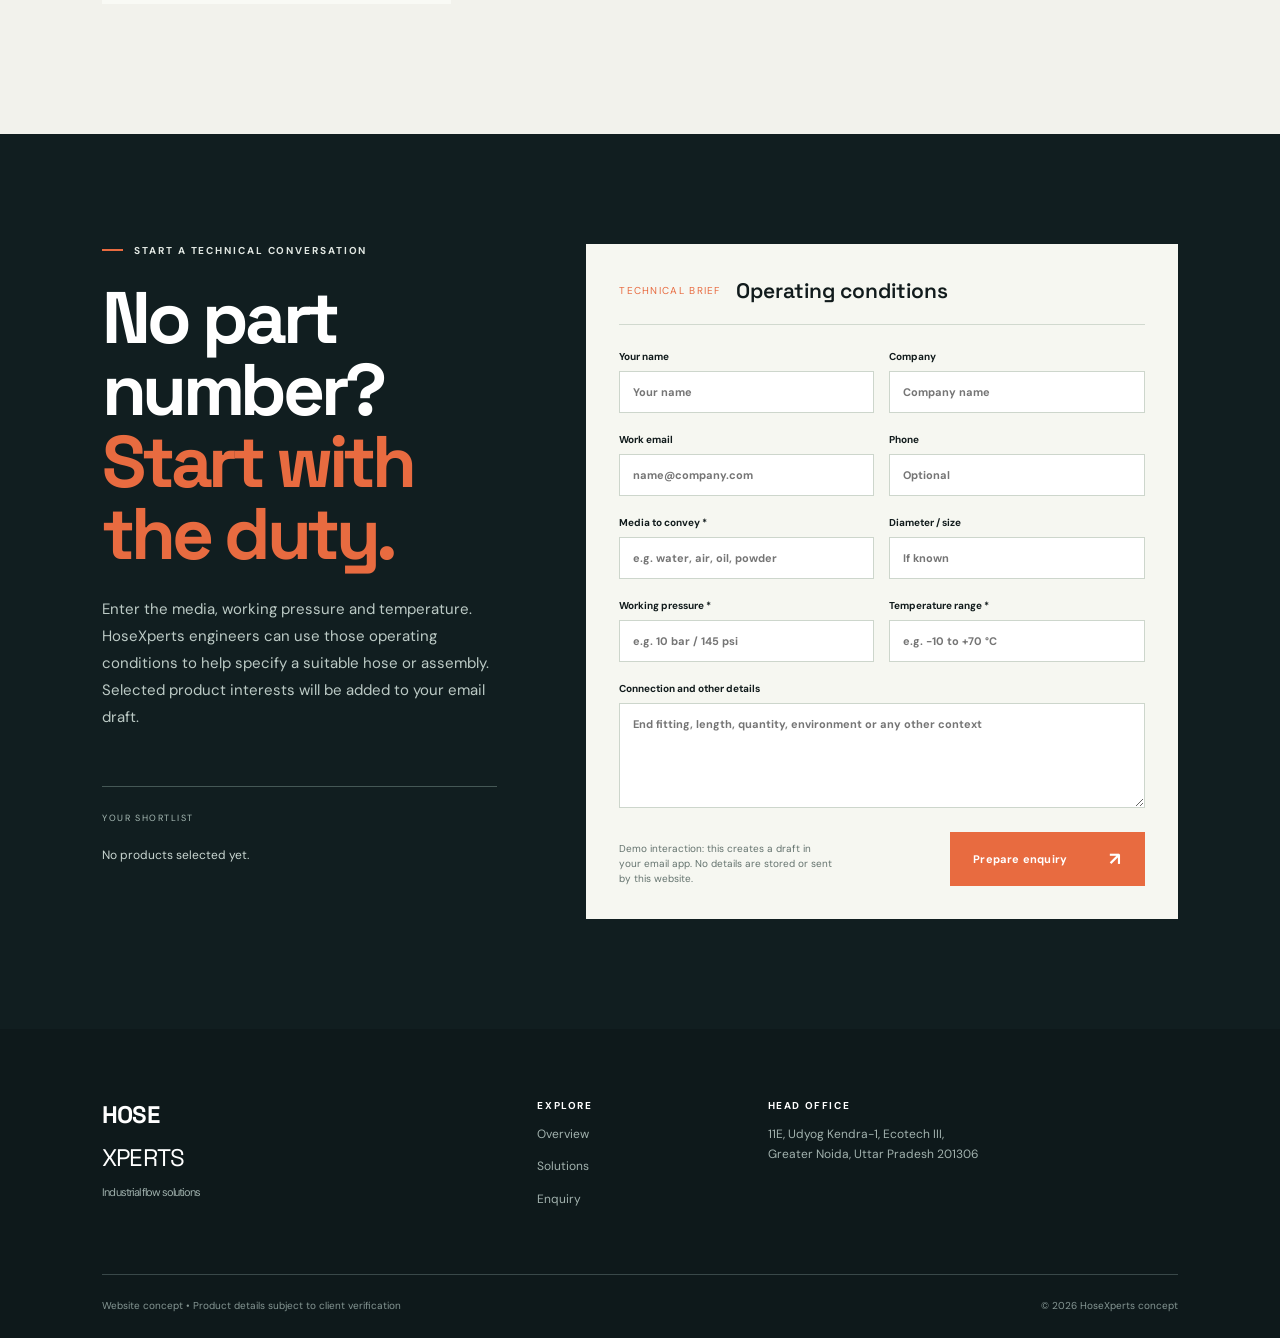
==== commit 3098e4eb: "Keep page scrolling through 3D viewer" ====
--- a/solutions.html
+++ b/solutions.html
@@ -1 +1 @@
-<!doctype html><html lang="en"><head><meta charset="utf-8"><meta name="viewport" content="width=device-width,initial-scale=1"><meta name="theme-color" content="#111b1c"><title>Explore solutions — HoseXperts</title><meta name="description" content="Explore HoseXperts product families and prepare a detailed industrial hose enquiry."><link rel="preconnect" href="https://fonts.googleapis.com"><link rel="preconnect" href="https://fonts.gstatic.com" crossorigin><link href="https://fonts.googleapis.com/css2?family=DM+Sans:wght@400;500;600;700&family=Space+Grotesk:wght@400;500;600;700&display=swap" rel="stylesheet"><link rel="stylesheet" href="styles.css"></head><body data-page="solutions"><div class="progress" id="progress"></div><header class="header"><a class="logo" href="index.html" aria-label="HoseXperts home"><span class="logo-icon">H<span>X</span></span><span>HOSE<span class="logo-light">XPERTS</span><small>INDUSTRIAL SOLUTIONS</small></span></a><nav id="nav"><a href="index.html">Overview</a><a href="solutions.html" aria-current="page">Solutions</a><a href="index.html#approach">Our approach</a><a href="#enquiry">Contact</a></nav><a class="header-cta" href="#enquiry">Start an enquiry <span>↗</span></a><button class="nav-toggle" aria-label="Toggle navigation" aria-expanded="false">☰</button></header><main><section class="solutions-hero"><div class="solutions-hero-inner"><div class="kicker light"><span class="orange-dash"></span> THE PRODUCT UNIVERSE</div><h1>Find the<br><i>right connection.</i></h1><p>Explore the families currently listed by HoseXperts. Build a shortlist, then share application conditions so the team can help specify a suitable option.</p><a class="btn btn-accent" href="#finder">Explore products <span>↓</span></a></div><div class="solutions-hero-img" aria-hidden="true"></div><div class="solutions-hero-meta">PRODUCT DISCOVERY / HOSEXPERTS</div></section><section class="product-lab section" id="product-lab"><div class="lab-heading"><div><div class="kicker"><span class="orange-dash"></span> INTERACTIVE PRODUCT LAB</div><h2>Get closer to<br><i>the connection.</i></h2></div><p>Explore an illustrative 3D product form. Drag to rotate, zoom to inspect the construction, and switch between product families. Exact product geometry and specifications await client confirmation.</p></div><div class="lab-shell"><div class="lab-stage"><div class="lab-stage-top"><span>HX / INTERACTIVE VIEW</span><span id="labModeLabel">01 — INDUSTRIAL HOSE</span></div><div id="productCanvas" class="product-canvas" role="application" tabindex="0" aria-label="Interactive three-dimensional industrial hose illustration. Drag or use arrow keys to rotate."></div><div id="viewerFallback" class="viewer-fallback" hidden><img src="industrial-hose-hero.png" alt="Industrial hose and coupling concept"><p>3D view unavailable on this device. The product range remains available below.</p></div><div class="lab-hint">DRAG TO ROTATE <span>•</span> SCROLL OR USE + / − TO ZOOM</div><div class="lab-controls"><button type="button" id="zoomOut" aria-label="Zoom out">−</button><button type="button" id="zoomIn" aria-label="Zoom in">+</button><button type="button" id="resetView" aria-label="Reset 3D view">⟲</button><button type="button" id="toggleSpin" aria-pressed="false">Auto rotate</button></div></div><div class="lab-sidebar"><div class="lab-tabs" role="tablist" aria-label="3D product family"><button type="button" role="tab" aria-selected="true" class="active" data-model="hose">01 <strong>Hose</strong></button><button type="button" role="tab" aria-selected="false" data-model="assembly">02 <strong>Assembly</strong></button><button type="button" role="tab" aria-selected="false" data-model="coupling">03 <strong>Coupling</strong></button></div><div class="lab-info"><span id="labFamily">01 / INDUSTRIAL HOSES</span><h3 id="labTitle">Follow the flow.</h3><p id="labDescription">Turn the hose to see its flexible path and connection ends from every angle.</p><div class="lab-prompt"><small>WHAT TO CONFIRM</small><p id="labQuestion">What medium, pressure and temperature will the hose need to handle?</p></div><button type="button" id="explodeView" hidden aria-pressed="false">Separate components <span>↗</span></button><a id="labExplore" class="inline-link" href="solutions.html?category=hoses#finder">Explore hose range <span>↗</span></a></div><div class="lab-disclaimer">Illustrative 3D concept • not a technical product model</div></div></div><div class="spec-panel" id="specPanel"><div class="spec-panel-head"><div><span>TECHNICAL DATA PREVIEW / VERIFIED SOURCE</span><h3 id="specTitle">SAE 100 R3 · selected sizes</h3><p id="specIntro">Values transcribed from a HoseXperts product sheet. The 3D hose above is illustrative and does not depict this exact model.</p></div><a id="specPdf" class="spec-pdf" href="https://www.hosexperts.com/images/products/150980138020171104.pdf" target="_blank" rel="noopener">Download spec sheet (PDF) ↗</a></div><div class="spec-table-wrap"><table class="spec-table"><thead><tr><th scope="col">I.D.<br><small>in / mm</small></th><th scope="col">Working pressure<br><small>bar / psi</small></th><th scope="col">Burst pressure<br><small>bar / psi</small></th><th scope="col">Min bend radius*<br><small>mm</small></th><th scope="col">Working temp<br><small>°C, approx.</small></th></tr></thead><tbody id="specBody"><tr><td>≈¼ / 6.40</td><td>87 / 1,250</td><td>348 / 5,046</td><td>76</td><td>−40 to +100</td></tr><tr><td>≈⅜ / 9.50</td><td>78 / 1,131</td><td>312 / 4,524</td><td>101</td><td>−40 to +100</td></tr><tr><td>≈½ / 12.70</td><td>70 / 1,015</td><td>280 / 4,060</td><td>127</td><td>−40 to +100</td></tr><tr><td>≈¾ / 19.10</td><td>52 / 754</td><td>208 / 3,016</td><td>152</td><td>−40 to +100</td></tr></tbody></table></div><div class="spec-foot"><p id="specNote">*The source sheet labels this “Bending Radius.” Inch sizes are approximate conversions from the listed millimetres. Confirm the current specification with HoseXperts before ordering.</p><span id="specStatus">SOURCE: HOSEXPERTS SAE 100 R3 PRODUCT SHEET</span></div></div></section><section class="finder section" id="finder"><div class="finder-head"><div><div class="kicker"><span class="orange-dash"></span> INTERACTIVE PRODUCT EXPLORER</div><h2>Start with a<br><i>product family.</i></h2></div><p>Filter the visible range or search by name. Product names come from the current site; this demo intentionally leaves technical specifications for client approval.</p></div><div class="filter-toolbar"><div class="chips" id="categoryChips" aria-label="Filter products"></div><label class="searchbox"><span>⌕</span><input id="productSearch" type="search" placeholder="Search product names..." aria-label="Search products"></label></div><div class="result-line"><span id="resultCount">Loading range...</span><button id="clearFilters" type="button">Clear filters ↺</button></div><div class="product-grid" id="productGrid"></div><div class="no-results" id="noResults" hidden>No products match this search. <button type="button" id="resetSearch">Show all products ↗</button></div></section><section class="enquiry-section" id="enquiry"><div class="enquiry-intro"><div class="kicker light"><span class="orange-dash"></span> START A TECHNICAL CONVERSATION</div><h2>No part number?<br><i>Start with the duty.</i></h2><p>Enter the media, working pressure and temperature. HoseXperts engineers can use those operating conditions to help specify a suitable hose or assembly. Selected product interests will be added to your email draft.</p><div class="shortlist-wrap"><span>YOUR SHORTLIST</span><div id="shortlistItems">No products selected yet.</div></div></div><form id="briefForm" class="brief-form"><div class="form-top"><span>TECHNICAL BRIEF</span><strong>Operating conditions</strong></div><div class="form-grid"><label>Your name <input name="name" autocomplete="name" required placeholder="Your name"></label><label>Company <input name="company" autocomplete="organization" required placeholder="Company name"></label><label>Work email <input type="email" name="email" autocomplete="email" required placeholder="name@company.com"></label><label>Phone <input type="tel" name="phone" placeholder="Optional"></label><label>Media to convey * <input name="medium" required placeholder="e.g. water, air, oil, powder"></label><label>Diameter / size <input name="diameter" placeholder="If known"></label><label>Working pressure * <input name="pressure" required placeholder="e.g. 10 bar / 145 psi"></label><label>Temperature range * <input name="temperature" required placeholder="e.g. −10 to +70 °C"></label><label class="span-2">Connection and other details <textarea name="details" placeholder="End fitting, length, quantity, environment or any other context"></textarea></label></div><div class="form-bottom"><p>Demo interaction: this creates a draft in your email app. No details are stored or sent by this website.</p><button class="btn btn-accent" type="submit">Prepare enquiry <span>↗</span></button></div></form></section></main><footer><div class="footer-main"><div class="footer-brand">HOSE<span>XPERTS</span><small>Industrial flow solutions</small></div><div><b>Explore</b><a href="index.html">Overview</a><a href="solutions.html">Solutions</a><a href="#enquiry">Enquiry</a></div><div><b>Head office</b><p>11E, Udyog Kendra-1, Ecotech III,<br>Greater Noida, Uttar Pradesh 201306</p></div></div><div class="footer-bottom"><span>Website concept • Product details subject to client verification</span><span>© 2026 HoseXperts concept</span></div></footer><dialog id="productDialog"><button class="dialog-close" aria-label="Close product details">×</button><div id="dialogContent"></div></dialog><script src="app.js"></script><script type="module" src="viewer.js"></script></body></html>
+<!doctype html><html lang="en"><head><meta charset="utf-8"><meta name="viewport" content="width=device-width,initial-scale=1"><meta name="theme-color" content="#111b1c"><title>Explore solutions — HoseXperts</title><meta name="description" content="Explore HoseXperts product families and prepare a detailed industrial hose enquiry."><link rel="preconnect" href="https://fonts.googleapis.com"><link rel="preconnect" href="https://fonts.gstatic.com" crossorigin><link href="https://fonts.googleapis.com/css2?family=DM+Sans:wght@400;500;600;700&family=Space+Grotesk:wght@400;500;600;700&display=swap" rel="stylesheet"><link rel="stylesheet" href="styles.css?v=3"></head><body data-page="solutions"><div class="progress" id="progress"></div><header class="header"><a class="logo" href="index.html" aria-label="HoseXperts home"><span class="logo-icon">H<span>X</span></span><span>HOSE<span class="logo-light">XPERTS</span><small>INDUSTRIAL SOLUTIONS</small></span></a><nav id="nav"><a href="index.html">Overview</a><a href="solutions.html" aria-current="page">Solutions</a><a href="index.html#approach">Our approach</a><a href="#enquiry">Contact</a></nav><a class="header-cta" href="#enquiry">Start an enquiry <span>↗</span></a><button class="nav-toggle" aria-label="Toggle navigation" aria-expanded="false">☰</button></header><main><section class="solutions-hero"><div class="solutions-hero-inner"><div class="kicker light"><span class="orange-dash"></span> THE PRODUCT UNIVERSE</div><h1>Find the<br><i>right connection.</i></h1><p>Explore the families currently listed by HoseXperts. Build a shortlist, then share application conditions so the team can help specify a suitable option.</p><a class="btn btn-accent" href="#finder">Explore products <span>↓</span></a></div><div class="solutions-hero-img" aria-hidden="true"></div><div class="solutions-hero-meta">PRODUCT DISCOVERY / HOSEXPERTS</div></section><section class="product-lab section" id="product-lab"><div class="lab-heading"><div><div class="kicker"><span class="orange-dash"></span> INTERACTIVE PRODUCT LAB</div><h2>Get closer to<br><i>the connection.</i></h2></div><p>Explore an illustrative 3D product form. Drag to rotate, use the zoom buttons to inspect the construction, and switch between product families. Exact product geometry and specifications await client confirmation.</p></div><div class="lab-shell"><div class="lab-stage"><div class="lab-stage-top"><span>HX / INTERACTIVE VIEW</span><span id="labModeLabel">01 — INDUSTRIAL HOSE</span></div><div id="productCanvas" class="product-canvas" role="application" tabindex="0" aria-label="Interactive three-dimensional industrial hose illustration. Drag or use arrow keys to rotate; use the zoom buttons or plus and minus keys to zoom."></div><div id="viewerFallback" class="viewer-fallback" hidden><img src="industrial-hose-hero.png" alt="Industrial hose and coupling concept"><p>3D view unavailable on this device. The product range remains available below.</p></div><div class="lab-hint">DRAG TO ROTATE <span>•</span> USE + / − TO ZOOM • SCROLL TO CONTINUE</div><div class="lab-controls"><button type="button" id="zoomOut" aria-label="Zoom out">−</button><button type="button" id="zoomIn" aria-label="Zoom in">+</button><button type="button" id="resetView" aria-label="Reset 3D view">⟲</button><button type="button" id="toggleSpin" aria-pressed="false">Auto rotate</button></div></div><div class="lab-sidebar"><div class="lab-tabs" role="tablist" aria-label="3D product family"><button type="button" role="tab" aria-selected="true" class="active" data-model="hose">01 <strong>Hose</strong></button><button type="button" role="tab" aria-selected="false" data-model="assembly">02 <strong>Assembly</strong></button><button type="button" role="tab" aria-selected="false" data-model="coupling">03 <strong>Coupling</strong></button></div><div class="lab-info"><span id="labFamily">01 / INDUSTRIAL HOSES</span><h3 id="labTitle">Follow the flow.</h3><p id="labDescription">Turn the hose to see its flexible path and connection ends from every angle.</p><div class="lab-prompt"><small>WHAT TO CONFIRM</small><p id="labQuestion">What medium, pressure and temperature will the hose need to handle?</p></div><button type="button" id="explodeView" hidden aria-pressed="false">Separate components <span>↗</span></button><a id="labExplore" class="inline-link" href="solutions.html?category=hoses#finder">Explore hose range <span>↗</span></a></div><div class="lab-disclaimer">Illustrative 3D concept • not a technical product model</div></div></div><div class="spec-panel" id="specPanel"><div class="spec-panel-head"><div><span>TECHNICAL DATA PREVIEW / VERIFIED SOURCE</span><h3 id="specTitle">SAE 100 R3 · selected sizes</h3><p id="specIntro">Values transcribed from a HoseXperts product sheet. The 3D hose above is illustrative and does not depict this exact model.</p></div><a id="specPdf" class="spec-pdf" href="https://www.hosexperts.com/images/products/150980138020171104.pdf" target="_blank" rel="noopener">Download spec sheet (PDF) ↗</a></div><div class="spec-table-wrap"><table class="spec-table"><thead><tr><th scope="col">I.D.<br><small>in / mm</small></th><th scope="col">Working pressure<br><small>bar / psi</small></th><th scope="col">Burst pressure<br><small>bar / psi</small></th><th scope="col">Min bend radius*<br><small>mm</small></th><th scope="col">Working temp<br><small>°C, approx.</small></th></tr></thead><tbody id="specBody"><tr><td>≈¼ / 6.40</td><td>87 / 1,250</td><td>348 / 5,046</td><td>76</td><td>−40 to +100</td></tr><tr><td>≈⅜ / 9.50</td><td>78 / 1,131</td><td>312 / 4,524</td><td>101</td><td>−40 to +100</td></tr><tr><td>≈½ / 12.70</td><td>70 / 1,015</td><td>280 / 4,060</td><td>127</td><td>−40 to +100</td></tr><tr><td>≈¾ / 19.10</td><td>52 / 754</td><td>208 / 3,016</td><td>152</td><td>−40 to +100</td></tr></tbody></table></div><div class="spec-foot"><p id="specNote">*The source sheet labels this “Bending Radius.” Inch sizes are approximate conversions from the listed millimetres. Confirm the current specification with HoseXperts before ordering.</p><span id="specStatus">SOURCE: HOSEXPERTS SAE 100 R3 PRODUCT SHEET</span></div></div></section><section class="finder section" id="finder"><div class="finder-head"><div><div class="kicker"><span class="orange-dash"></span> INTERACTIVE PRODUCT EXPLORER</div><h2>Start with a<br><i>product family.</i></h2></div><p>Filter the visible range or search by name. Product names come from the current site; this demo intentionally leaves technical specifications for client approval.</p></div><div class="filter-toolbar"><div class="chips" id="categoryChips" aria-label="Filter products"></div><label class="searchbox"><span>⌕</span><input id="productSearch" type="search" placeholder="Search product names..." aria-label="Search products"></label></div><div class="result-line"><span id="resultCount">Loading range...</span><button id="clearFilters" type="button">Clear filters ↺</button></div><div class="product-grid" id="productGrid"></div><div class="no-results" id="noResults" hidden>No products match this search. <button type="button" id="resetSearch">Show all products ↗</button></div></section><section class="enquiry-section" id="enquiry"><div class="enquiry-intro"><div class="kicker light"><span class="orange-dash"></span> START A TECHNICAL CONVERSATION</div><h2>No part number?<br><i>Start with the duty.</i></h2><p>Enter the media, working pressure and temperature. HoseXperts engineers can use those operating conditions to help specify a suitable hose or assembly. Selected product interests will be added to your email draft.</p><div class="shortlist-wrap"><span>YOUR SHORTLIST</span><div id="shortlistItems">No products selected yet.</div></div></div><form id="briefForm" class="brief-form"><div class="form-top"><span>TECHNICAL BRIEF</span><strong>Operating conditions</strong></div><div class="form-grid"><label>Your name <input name="name" autocomplete="name" required placeholder="Your name"></label><label>Company <input name="company" autocomplete="organization" required placeholder="Company name"></label><label>Work email <input type="email" name="email" autocomplete="email" required placeholder="name@company.com"></label><label>Phone <input type="tel" name="phone" placeholder="Optional"></label><label>Media to convey * <input name="medium" required placeholder="e.g. water, air, oil, powder"></label><label>Diameter / size <input name="diameter" placeholder="If known"></label><label>Working pressure * <input name="pressure" required placeholder="e.g. 10 bar / 145 psi"></label><label>Temperature range * <input name="temperature" required placeholder="e.g. −10 to +70 °C"></label><label class="span-2">Connection and other details <textarea name="details" placeholder="End fitting, length, quantity, environment or any other context"></textarea></label></div><div class="form-bottom"><p>Demo interaction: this creates a draft in your email app. No details are stored or sent by this website.</p><button class="btn btn-accent" type="submit">Prepare enquiry <span>↗</span></button></div></form></section></main><footer><div class="footer-main"><div class="footer-brand">HOSE<span>XPERTS</span><small>Industrial flow solutions</small></div><div><b>Explore</b><a href="index.html">Overview</a><a href="solutions.html">Solutions</a><a href="#enquiry">Enquiry</a></div><div><b>Head office</b><p>11E, Udyog Kendra-1, Ecotech III,<br>Greater Noida, Uttar Pradesh 201306</p></div></div><div class="footer-bottom"><span>Website concept • Product details subject to client verification</span><span>© 2026 HoseXperts concept</span></div></footer><dialog id="productDialog"><button class="dialog-close" aria-label="Close product details">×</button><div id="dialogContent"></div></dialog><script src="app.js?v=3"></script><script type="module" src="viewer.js?v=4"></script></body></html>
